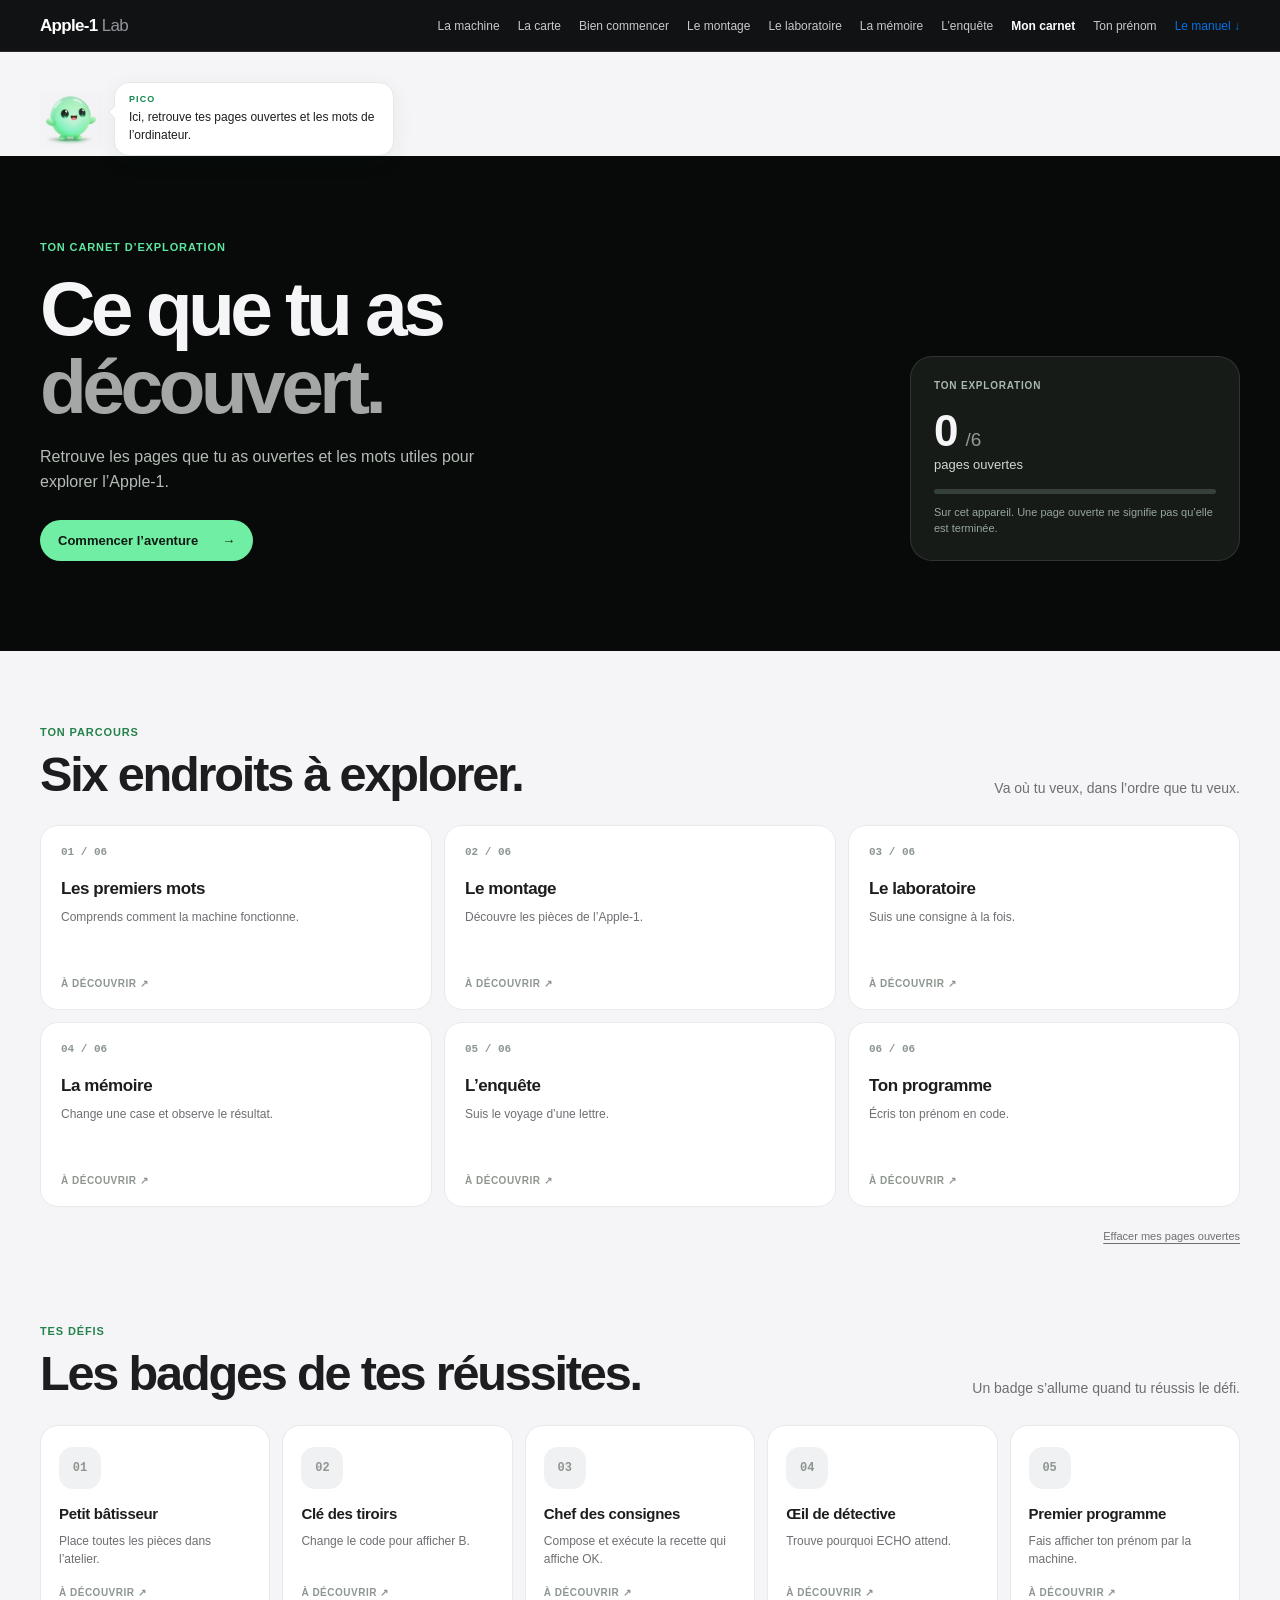
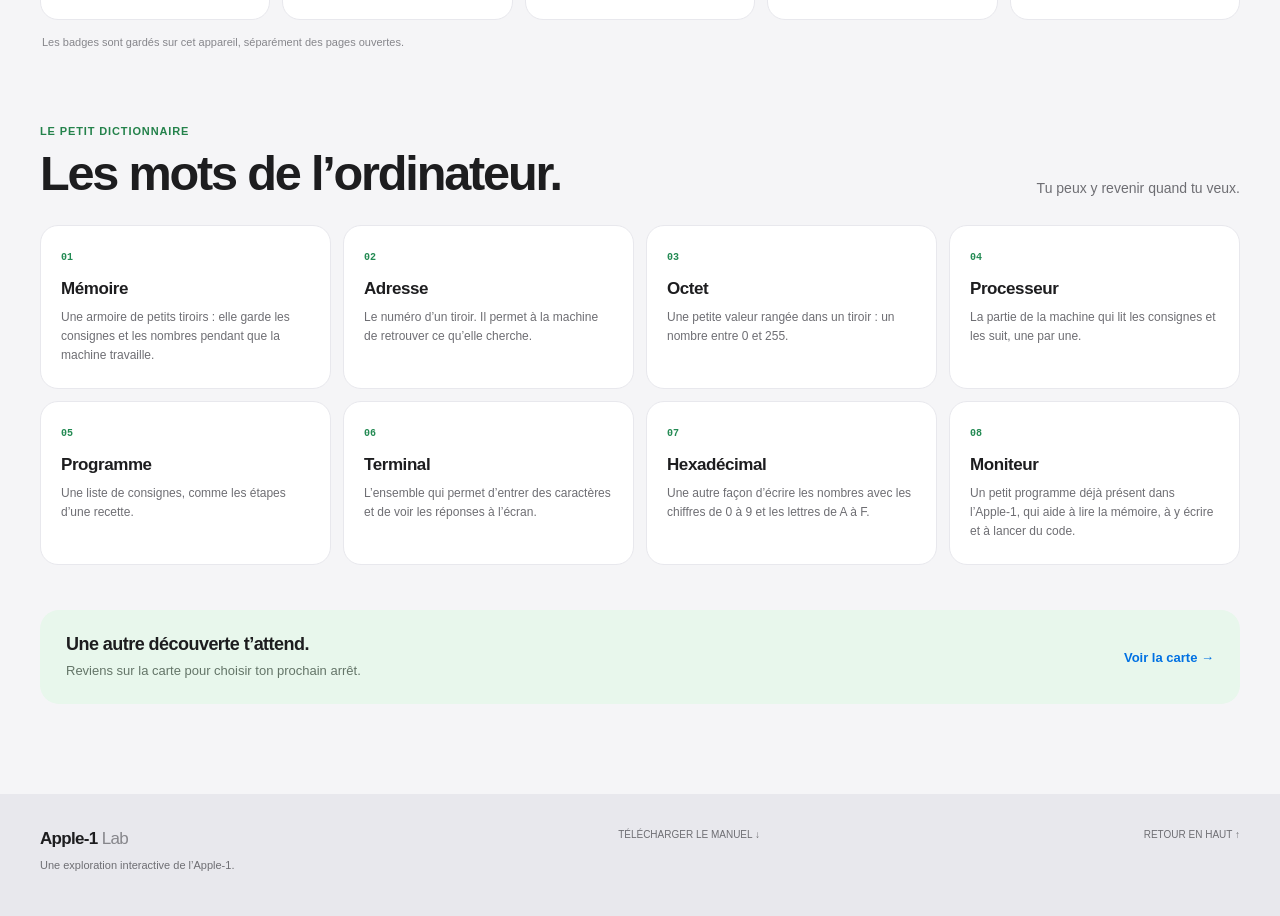
==== carnet.html @ b7d4179c "Update Site source" ====
<!doctype html>
<html lang="fr"><head><meta charset="utf-8"><meta name="viewport" content="width=device-width,initial-scale=1"><meta name="theme-color" content="#f5f5f7"><meta name="description" content="Retrouve les étapes de ton exploration et les mots de l’ordinateur."><title>Mon carnet — Apple-1 Lab</title><link rel="stylesheet" href="style.css"><link rel="stylesheet" href="adventure.css?v=7"><link rel="stylesheet" href="pico.css?v=7"><link rel="stylesheet" href="pico3d.css?v=3"><link rel="stylesheet" href="carnet.css"></head>
<body><header class="topbar"><a class="brand" href="index.html"><span>Apple-1 <b>Lab</b></span></a><nav aria-label="Navigation principale"><a href="index.html">La machine</a><a href="carte.html">La carte</a><a href="guide.html">Bien commencer</a><a href="montage.html">Le montage</a><a href="laboratoire.html">Le laboratoire</a><a href="memoire.html">La mémoire</a><a href="enquete.html">L’enquête</a><a href="carnet.html" aria-current="page">Mon carnet</a><a href="prenom.html">Ton prénom</a><a class="manual-link" href="apple1-manual.pdf" download>Le manuel ↓</a></nav></header>
<main id="top" class="notebook"><section class="notebook-hero"><div class="notebook-hero-inner"><div><p class="notebook-kicker">TON CARNET D’EXPLORATION</p><h1>Ce que tu as<br><span>découvert.</span></h1><p class="notebook-intro">Retrouve les pages que tu as ouvertes et les mots utiles pour explorer l’Apple‑1.</p><a class="notebook-resume" id="notebook-resume" href="guide.html">Commencer l’aventure <span aria-hidden="true">→</span></a></div><div class="notebook-progress" aria-live="polite"><span>TON EXPLORATION</span><strong id="notebook-count">0 <small>/ 6</small></strong><p id="notebook-count-label">pages ouvertes</p><div class="notebook-progress-track" aria-hidden="true"><i id="notebook-progress-bar"></i></div><small id="notebook-storage-note">Sur cet appareil. Une page ouverte ne signifie pas qu’elle est terminée.</small></div></div></section>
<section class="notebook-section" aria-labelledby="notebook-path-title"><div class="notebook-heading"><div><p class="notebook-eyebrow">TON PARCOURS</p><h2 id="notebook-path-title">Six endroits à explorer.</h2></div><p>Va où tu veux, dans l’ordre que tu veux.</p></div><div id="notebook-activities" class="notebook-activities"></div><div class="notebook-reset-row"><span id="notebook-reset-status" role="status" aria-live="polite"></span><button type="button" id="notebook-reset">Effacer mes pages ouvertes</button></div></section>
<section class="notebook-section notebook-badges" aria-labelledby="notebook-badges-title"><div class="notebook-heading"><div><p class="notebook-eyebrow">TES DÉFIS</p><h2 id="notebook-badges-title">Les badges de tes réussites.</h2></div><p>Un badge s’allume quand tu réussis le défi.</p></div><div id="notebook-badges" class="notebook-badges-grid"></div><p id="notebook-badges-note" class="notebook-badges-note">Les badges sont gardés sur cet appareil, séparément des pages ouvertes.</p></section><section class="notebook-section notebook-words" aria-labelledby="notebook-words-title"><div class="notebook-heading"><div><p class="notebook-eyebrow">LE PETIT DICTIONNAIRE</p><h2 id="notebook-words-title">Les mots de l’ordinateur.</h2></div><p>Tu peux y revenir quand tu veux.</p></div><div class="notebook-glossary"><article><span>01</span><h3>Mémoire</h3><p>Une armoire de petits tiroirs : elle garde les consignes et les nombres pendant que la machine travaille.</p></article><article><span>02</span><h3>Adresse</h3><p>Le numéro d’un tiroir. Il permet à la machine de retrouver ce qu’elle cherche.</p></article><article><span>03</span><h3>Octet</h3><p>Une petite valeur rangée dans un tiroir : un nombre entre 0 et 255.</p></article><article><span>04</span><h3>Processeur</h3><p>La partie de la machine qui lit les consignes et les suit, une par une.</p></article><article><span>05</span><h3>Programme</h3><p>Une liste de consignes, comme les étapes d’une recette.</p></article><article><span>06</span><h3>Terminal</h3><p>L’ensemble qui permet d’entrer des caractères et de voir les réponses à l’écran.</p></article><article><span>07</span><h3>Hexadécimal</h3><p>Une autre façon d’écrire les nombres avec les chiffres de 0 à 9 et les lettres de A à F.</p></article><article><span>08</span><h3>Moniteur</h3><p>Un petit programme déjà présent dans l’Apple‑1, qui aide à lire la mémoire, à y écrire et à lancer du code.</p></article></div></section><div class="notebook-end"><div><strong>Une autre découverte t’attend.</strong><p>Reviens sur la carte pour choisir ton prochain arrêt.</p></div><a href="carte.html">Voir la carte <span aria-hidden="true">→</span></a></div></main>
<footer><div class="wrap footer-inner"><div><div class="brand footer-brand"><span>Apple-1 <b>Lab</b></span></div><p>Une exploration interactive de l’Apple-1.</p></div><div><a href="apple1-manual.pdf" download>TÉLÉCHARGER LE MANUEL ↓</a></div><a href="#top">RETOUR EN HAUT ↑</a></div></footer><script type="module" src="carnet.js?v=3"></script><script type="module" src="experience.js?v=12"></script></body></html>
---- style.css ----
:root{color-scheme:light;--text:#1d1d1f;--muted:#6e6e73;--blue:#0071e3;--line:#d2d2d7;--page:#f5f5f7;--mono:ui-monospace,SFMono-Regular,Menlo,Monaco,Consolas,monospace;--sans:-apple-system,BlinkMacSystemFont,"SF Pro Display","Helvetica Neue",Arial,sans-serif}*{box-sizing:border-box}html{scroll-behavior:smooth;scroll-padding-top:65px}body{margin:0;background:var(--page);font-family:var(--sans);color:var(--text);-webkit-font-smoothing:antialiased}button,select,textarea{font:inherit}button{cursor:pointer}a{text-decoration:none;color:inherit}a:focus-visible,button:focus-visible,select:focus-visible,textarea:focus-visible{outline:3px solid #80bfff;outline-offset:3px}.wrap{max-width:1380px;width:calc(100% - 80px);margin:auto}.topbar{height:52px;padding:0 max(40px,calc((100vw - 1380px)/2));display:flex;align-items:center;justify-content:space-between;border-bottom:1px solid #d2d2d780;background:#fafafc;position:relative;z-index:5}.brand{font-weight:650;font-size:17px;letter-spacing:-.04em;white-space:nowrap}.brand b{color:#86868b;font-weight:500}.topbar nav{display:flex;align-items:center;gap:30px;font-size:12px;color:#515154}.topbar nav a:hover{color:var(--blue)}.topbar nav a:last-child{color:var(--blue)}.hero{width:calc(100% - 80px);max-width:1380px;margin:24px auto 0;min-height:425px;display:grid;grid-template-columns:minmax(260px,34%) minmax(0,66%);background:#fff;border-radius:26px;overflow:hidden}.hero-copy{padding:76px 0 60px 8%;align-self:center;z-index:2}.eyebrow{font-weight:600;font-size:11px;letter-spacing:.08em;color:#86868b}.eyebrow span{display:none}.hero h1,.intro h2,.components h2,.lab h2,.investigation h2{letter-spacing:-.055em;font-weight:650}.hero h1{font-size:clamp(47px,5.6vw,76px);line-height:1.02;margin:15px 0 18px}.hero h1 em,.components h2 em,.lab h2 em,.investigation h2 em{font-style:normal;color:#86868b}.hero-copy p{max-width:335px;font-size:16px;line-height:1.5;color:var(--muted);margin:0}.hero-actions{display:flex;align-items:flex-start;gap:17px;flex-wrap:wrap;margin-top:25px}.primary,.step-button{display:inline-flex;align-items:center;justify-content:center;gap:10px;border:0;border-radius:980px;background:var(--blue);color:white;padding:12px 19px;font-size:13px;font-weight:500}.primary:hover,.step-button:hover{background:#0077ed}.text-button{border:0;background:none;color:var(--blue);padding:11px 0;font-size:13px}.text-button:hover{text-decoration:underline}.text-button span{margin-left:3px}.hero-scene{min-width:0;min-height:425px;position:relative;background:radial-gradient(ellipse at 52% 49%,#fff 5%,#f5f5f7 70%)}#scene{position:absolute;inset:0}#scene canvas{display:block;width:100%;height:100%;cursor:grab}#scene canvas:active{cursor:grabbing}.scene-head,.scene-bottom{position:absolute;z-index:2;pointer-events:none;color:#86868b;font-size:10px;letter-spacing:.04em}.scene-head{top:25px;right:30px}.scene-bottom{bottom:24px;right:30px;font-size:11px;letter-spacing:0}.scene-loading{position:absolute;left:40%;top:48%;color:#86868b;font-size:12px}.scene-label,.hero-index,.topright{display:none}.section-line{display:flex;justify-content:space-between;gap:16px;padding:17px 0;border-top:1px solid var(--line);font-size:11px;letter-spacing:.055em;font-weight:600;color:#86868b}.lab{padding:50px 0 20px}.lab-intro{display:flex;align-items:end;justify-content:space-between;gap:20px;margin:20px 0 24px}.lab-intro h2,.components h2,.investigation h2{font-size:clamp(34px,3.3vw,52px);line-height:1.06;margin:0}.lab-intro p{font-size:15px;color:var(--muted);margin:0 0 3px}.workbench{background:white;border:1px solid #e8e8ed;border-radius:22px;overflow:hidden;box-shadow:0 12px 35px #00000008}.workbench-head{height:48px;display:flex;align-items:center;justify-content:space-between;padding:0 25px;border-bottom:1px solid #eeeef1;font-size:10px;letter-spacing:.055em;font-weight:600;color:#6e6e73}.workbench-head small{font-size:10px;color:#a1a1a6}.live-dot{display:inline-block;width:7px;height:7px;background:#34c759;border-radius:50%}.workbench-lights{display:flex;gap:6px}.workbench-lights i{width:7px;height:7px;border-radius:50%;background:#d2d2d7}.bench-grid{display:grid;grid-template-columns:1fr 1fr 1fr}.program-panel,.state-panel,.output-panel{padding:25px;min-width:0}.program-panel,.state-panel{border-right:1px solid #eeeef1}.panel-head,.memory-header{display:flex;justify-content:space-between;align-items:center;font-size:10px;font-weight:650;letter-spacing:.06em;color:#6e6e73;margin-bottom:22px}.panel-head span:last-child,.memory-header span:last-child{font-family:var(--mono);font-weight:400;letter-spacing:0;color:#a1a1a6}.program-panel label{display:block;font-size:12px;font-weight:600;margin:17px 0 8px}.program-panel label span{font-weight:400;color:#86868b}select,textarea{display:block;width:100%;background:#f5f5f7;border:1px solid #e2e2e7;border-radius:10px;padding:12px 13px;color:#1d1d1f;font-size:13px}textarea{font:12px/1.6 var(--mono);min-height:86px;resize:vertical}.demo-description{color:#86868b;font-size:12px;line-height:1.5;min-height:36px;margin:10px 0 0}.program-actions{display:flex;align-items:center;justify-content:space-between;margin-top:10px;gap:8px}.small-outline{background:#f5f5f7;border:0;border-radius:99px;color:#1d1d1f;padding:9px 14px;font-size:12px}.small-outline:hover,.round-button:hover{background:#e8e8ed}#load-message{color:#86868b;font-size:10px;text-align:right}.controls{display:flex;gap:8px;margin-top:21px}.step-button{flex:1;padding:12px 16px;font-size:13px}.step-button span{margin-left:auto}.round-button{width:41px;height:41px;border:0;border-radius:50%;background:#f5f5f7;color:#1d1d1f}.hint,.lab-disclaimer{font-size:11px;line-height:1.55;color:#86868b}.hint{margin:14px 0 0}.lab-disclaimer{margin:13px 2px}.registers{display:grid;grid-template-columns:repeat(3,1fr);gap:7px}.register{padding:11px 12px;border-radius:9px;background:#f5f5f7;border:1px solid transparent}.register.changed{background:#e9f4ff;border-color:#b4d8ff}.register span{display:block;color:#86868b;font:10px var(--mono);margin-bottom:6px}.register strong{font:600 14px var(--mono)}.explanation{margin-top:20px;padding:17px 0 0;border-top:1px solid #eeeef1;min-height:111px}.tiny-title,.trace>span,.output-explainer span{font-size:10px;font-weight:650;letter-spacing:.055em;color:#86868b}.instruction{font:600 13px var(--mono);color:#0071e3;margin:12px 0 8px}.instruction span{float:right;font:10px var(--mono);color:#a1a1a6}.explanation p,.output-explainer p{font-size:12px;line-height:1.6;color:#6e6e73;margin:0}.memory-header{margin:13px 0 9px}.memory{font:11px/1.85 var(--mono);color:#515154;word-spacing:2px}.memory .address{color:#a1a1a6}.memory .current{color:#0066cc;background:#dcefff;padding:2px 1px;border-radius:3px}.trace{border-top:1px solid #eeeef1;margin-top:18px;padding-top:14px}.trace div{font:10px/1.8 var(--mono);color:#6e6e73;margin-top:5px;max-height:66px;overflow:auto}.crt-shell{background:#d4d4d8;border-radius:18px;padding:12px;box-shadow:inset 0 1px 2px #ffffffa0,0 10px 24px #0000000c}.crt{position:relative;aspect-ratio:4/3;overflow:hidden;background:radial-gradient(ellipse at center,#1a3329,#0c1611 75%);border:7px solid #303332;border-radius:12px;box-shadow:inset 0 0 20px #0009;color:#b6ecb4;padding:12px}.crt:after{content:'';position:absolute;inset:0;pointer-events:none;background:repeating-linear-gradient(transparent 0 2px,#0002 3px 4px)}.crt pre{font:clamp(7px,.75vw,11px)/1.35 var(--mono);margin:0;white-space:pre-wrap;word-break:break-all;text-shadow:0 0 6px #b5ffae}.cursor{font-size:12px;animation:blink 1s steps(2) infinite}@keyframes blink{50%{opacity:0}}.terminal-note{display:flex;justify-content:space-between;margin-top:11px;font-size:9px;color:#a1a1a6;letter-spacing:.05em}.output-explainer{border-top:1px solid #eeeef1;margin-top:22px;padding-top:17px}.output-explainer p{margin-top:9px}.components{padding:85px 0 65px}.components-grid{display:grid;grid-template-columns:1fr 1fr 1fr;gap:5%;padding-top:35px}.component-lead p{font-size:15px;line-height:1.5;color:#86868b;max-width:265px;margin:17px 0 0}.component-tabs{display:flex;flex-direction:column}.component-tab{border:0;border-bottom:1px solid #d2d2d7;text-align:left;background:transparent;color:#a1a1a6;padding:17px 5px;display:flex;gap:13px;font-size:11px}.component-tab span{flex:1;font-size:15px;color:#515154;font-weight:500}.component-tab.active,.component-tab.active span{color:#0071e3}.component-tab:hover span{color:#0071e3}.component-detail{position:relative;background:white;border-radius:20px;padding:25px 27px 55px;min-height:280px}.detail-kicker,.detail-foot{font-size:10px;letter-spacing:.05em;color:#86868b;font-weight:600}.detail-symbol{font-size:43px;color:#a1a1a6;margin:20px 0 12px}.component-detail h3{font-size:25px;letter-spacing:-.04em;margin:0}.component-detail p{font-size:13px;line-height:1.6;color:#6e6e73;margin:12px 0}.detail-foot{position:absolute;bottom:24px}.investigation{padding:35px 0 100px}.investigation-grid{display:grid;grid-template-columns:1fr 1fr;gap:9%;padding-top:40px}.investigation-grid>div>p{font-size:15px;line-height:1.6;color:#6e6e73;max-width:460px;margin:22px 0}.investigation .eyebrow{margin-bottom:18px}.investigation-fact{border-left:2px solid #0071e3;padding-left:18px;margin-top:28px}.investigation-fact span{font-size:10px;font-weight:600;letter-spacing:.05em;color:#86868b}.investigation-fact p{font-size:13px;line-height:1.6;color:#515154;margin:8px 0}.investigation-grid>div>p.source{font-size:11px;color:#86868b}.code-card{background:#fff;border-radius:20px;align-self:center;padding:28px;box-shadow:0 12px 30px #00000008}.code-header,.code-footer{display:flex;justify-content:space-between;color:#86868b;font:10px var(--mono)}.code-header{padding-bottom:20px;border-bottom:1px solid #ededf0}.code-line{display:grid;grid-template-columns:50px 1fr 1.5fr;gap:10px;padding:20px 0;border-bottom:1px solid #ededf0;font:12px var(--mono)}.code-line span{color:#a1a1a6}.code-line b{color:#0071e3;font-weight:500}.code-line i{font-style:normal;color:#6e6e73;font-family:var(--sans)}.code-footer{padding-top:20px;font-size:9px}.code-footer span{color:#0071e3}footer{background:#e8e8ed;padding:35px 0;color:#6e6e73}.footer-inner{display:flex;justify-content:space-between;gap:20px;align-items:start}.footer-brand{color:#1d1d1f}.footer-inner p{font-size:11px;margin:10px 0}.footer-inner>div:nth-child(2),.footer-inner>a{font-size:10px;color:#6e6e73}.footer-inner a:hover{color:#0071e3}@media(max-width:1000px){.bench-grid{grid-template-columns:1fr 1fr}.state-panel{border-right:0}.output-panel{border-top:1px solid #eeeef1;grid-column:1/-1;display:grid;grid-template-columns:minmax(200px,320px) 1fr;gap:0 25px}.output-panel .panel-head{grid-column:1/-1}.output-panel .terminal-note{grid-column:1}.output-explainer{grid-row:2;margin:0}.hero-copy{padding-left:8%}.hero-actions{gap:6px;flex-direction:column}.components-grid{gap:3%}}@media(max-width:700px){.wrap,.hero{width:calc(100% - 28px)}.topbar{height:50px;padding:0 16px}.brand{font-size:15px}.topbar nav{gap:14px;font-size:11px}.topbar nav a:first-child,.topbar nav a:nth-child(3){display:none}.hero{margin-top:14px;display:flex;flex-direction:column;min-height:0;border-radius:20px}.hero-copy{padding:38px 24px 5px}.hero h1{font-size:49px;margin:12px 0}.hero-copy p{font-size:14px;max-width:330px}.hero-actions{flex-direction:row;align-items:center;margin-top:18px}.hero-scene{min-height:300px}.scene-head{top:8px;right:16px;font-size:9px}.scene-bottom{bottom:15px;right:16px;font-size:10px}.lab{padding-top:35px}.lab-intro{display:block;margin:16px 0 20px}.lab-intro h2,.components h2,.investigation h2{font-size:36px}.lab-intro p{font-size:13px;margin-top:10px}.workbench{border-radius:18px}.workbench-head{padding:0 17px}.workbench-head small{display:none}.bench-grid{grid-template-columns:1fr}.program-panel,.state-panel,.output-panel{border-right:0;border-bottom:1px solid #eeeef1;padding:22px}.output-panel{grid-column:auto;display:block;border-top:0;border-bottom:0}.crt-shell{max-width:350px}.output-explainer{margin-top:20px}.components{padding:65px 0 40px}.components-grid{grid-template-columns:1fr;gap:25px;padding-top:25px}.component-detail{min-height:240px}.investigation{padding:30px 0 70px}.investigation-grid{grid-template-columns:1fr;gap:20px;padding-top:28px}.code-line{grid-template-columns:42px 1fr;gap:7px}.code-line i{grid-column:2}.footer-inner{flex-wrap:wrap}.footer-inner>div:first-child{width:100%}}
.scene-info{position:absolute;z-index:3;left:24px;bottom:24px;max-width:260px;padding:17px 19px;background:#ffffffed;border:1px solid #ffffff;border-radius:16px;box-shadow:0 10px 35px #00000014;backdrop-filter:blur(20px)}.scene-info[hidden],.scene-overview[hidden]{display:none}.scene-info-kicker{font-size:9px;font-weight:650;letter-spacing:.07em;color:#86868b;margin-bottom:7px}.scene-info strong{display:block;font-size:17px;letter-spacing:-.03em}.scene-info p{font-size:12px;line-height:1.5;color:#6e6e73;margin:7px 0 0}.scene-overview{position:absolute;z-index:4;top:18px;left:20px;border:1px solid #e2e2e7;background:#ffffffdf;backdrop-filter:blur(14px);border-radius:99px;padding:10px 14px;font-size:12px;color:#1d1d1f}.scene-overview:hover{background:white}.hero-scene:has(.scene-info:not([hidden])) .scene-bottom{display:none}@media(max-width:700px){.scene-info{left:12px;bottom:12px;max-width:210px;padding:12px 14px}.scene-info p{font-size:11px}.scene-overview{top:10px;left:10px}}

/* Component callout and its projected 3D anchor. */
.scene-pointer{position:absolute;z-index:2;inset:0;width:100%;height:100%;overflow:visible;pointer-events:none}
.scene-pointer[hidden],.scene-marker[hidden]{display:none}
#scene-pointer-shadow{stroke:#fff;stroke-width:4;stroke-linecap:round;opacity:.9}
#scene-pointer-line{stroke:#0071e3;stroke-width:1.5;stroke-linecap:round}
.scene-marker{position:absolute;z-index:3;width:13px;height:13px;border:3px solid #fff;border-radius:50%;background:#0071e3;box-shadow:0 0 0 1px #0071e3,0 2px 8px #0066cc80;transform:translate(-50%,-50%);pointer-events:none}
.scene-marker:after{content:"";position:absolute;inset:-9px;border:1px solid #0071e3;border-radius:50%;animation:marker-pulse 2.1s ease-out infinite}
@keyframes marker-pulse{0%{transform:scale(.5);opacity:.7}80%,100%{transform:scale(1.25);opacity:0}}
.scene-info{width:min(280px,calc(100% - 48px));max-width:none}
.scene-info-header{display:flex;justify-content:space-between;align-items:center;gap:12px;margin-bottom:7px}
.scene-info-kicker{margin-bottom:0}.component-count{font:10px var(--mono);color:#a1a1a6;white-space:nowrap}
.component-navigation{display:flex;justify-content:space-between;gap:8px;margin-top:15px;padding-top:12px;border-top:1px solid #e8e8ed}
.component-navigation button{padding:4px 0;border:0;background:none;color:#0071e3;font-size:12px;font-weight:500}
.component-navigation button:hover{text-decoration:underline}
.component-navigation button span{font-size:15px;line-height:0}
.component-navigation button:first-child span{margin-right:3px}.component-navigation button:last-child span{margin-left:3px}
@media(max-width:700px){.scene-info{width:min(245px,calc(100% - 24px));max-width:none}.component-navigation{margin-top:10px;padding-top:9px}.component-navigation button{font-size:11px}}
@media(prefers-reduced-motion:reduce){.scene-marker:after{animation:none}}

/* A plain-language guide to the path of an instruction. */
.simple-flow{background:#fff;border:1px solid #e8e8ed;border-radius:22px;padding:27px;margin-bottom:20px;box-shadow:0 12px 35px #00000008}
.flow-heading{display:flex;align-items:end;justify-content:space-between;gap:22px;margin-bottom:22px}
.flow-kicker{font-size:10px;letter-spacing:.06em;font-weight:650;color:#86868b}
.flow-heading h3{font-size:24px;line-height:1.15;letter-spacing:-.04em;margin:8px 0 0}
.flow-heading>p{max-width:360px;color:#6e6e73;font-size:13px;line-height:1.5;margin:0}
.flow-steps{display:grid;grid-template-columns:minmax(0,1fr) 27px minmax(0,1fr) 27px minmax(0,1fr);align-items:stretch}
.flow-step{display:flex;gap:13px;min-width:0;padding:17px 16px;background:#f5f5f7;border:1px solid transparent;border-radius:14px;transition:background .2s,border-color .2s,box-shadow .2s}
.flow-step.is-active{background:#edf6ff;border-color:#b8dbff;box-shadow:0 0 0 3px #e7f3ff}
.flow-icon{width:35px;height:35px;flex:none;display:grid;place-items:center;background:#fff;border-radius:11px;color:#0071e3;font-size:21px;font-weight:600}
.flow-step-text{min-width:0}.flow-step-text>span{display:block;color:#86868b;font:10px var(--mono);margin-bottom:4px}.flow-step-text strong{display:block;color:#1d1d1f;font-size:15px;letter-spacing:-.02em}.flow-step-text p{color:#6e6e73;font-size:12px;line-height:1.45;margin:6px 0 9px}.flow-step-text small{display:block;color:#0071e3;font-size:11px;line-height:1.4;overflow-wrap:anywhere}
.flow-arrow{display:grid;place-items:center;color:#b0b0b7;font-size:18px}.flow-explanation{display:flex;align-items:flex-start;gap:10px;margin-top:19px;color:#1d1d1f}.flow-explanation-icon{color:#0071e3;font-size:17px;line-height:1.2}.flow-explanation p{font-size:13px;line-height:1.5;margin:0}
@media(max-width:900px){.flow-steps{grid-template-columns:1fr;gap:5px}.flow-arrow{height:17px;transform:rotate(90deg)}.flow-step{padding:14px}.flow-step-text p{margin:4px 0}}
@media(max-width:700px){.simple-flow{padding:21px;border-radius:18px}.flow-heading{display:block;margin-bottom:17px}.flow-heading h3{font-size:22px}.flow-heading>p{font-size:12px;margin-top:9px}}
@media(prefers-reduced-motion:reduce){.flow-step{transition:none}}
.flow-actions{display:flex;align-items:center;gap:14px;margin-top:17px;padding-left:26px}.flow-actions button{display:inline-flex;align-items:center;gap:12px;border:0;border-radius:999px;background:#0071e3;color:#fff;font-size:13px;font-weight:600;padding:11px 17px}.flow-actions button:hover{background:#0077ed}.flow-actions button:disabled{opacity:.5;cursor:not-allowed}.flow-actions button span{font-size:16px;line-height:1}.flow-actions>span{font-size:11px;color:#86868b}

/* A visible link between the explanatory card and the selected component. */
#scene-pointer-shadow{stroke-width:6;opacity:.98}
#scene-pointer-line{stroke:#0071e3;stroke-width:2.4;opacity:1}
.scene-marker{width:17px;height:17px;border-width:3px;box-shadow:0 0 0 2px #0071e3,0 3px 12px #0066ccaa}
.scene-connector-anchor{position:absolute;right:0;top:50%;width:11px;height:11px;border-radius:50%;background:#0071e3;border:2px solid #fff;box-shadow:0 0 0 1px #0071e3;transform:translate(50%,-50%);pointer-events:none}

/* Follow one character through the Woz monitor. */
.echo-intro{display:grid;grid-template-columns:1fr 1fr;gap:9%;align-items:end;padding:40px 0 30px}.echo-intro h2{font-size:clamp(34px,3.3vw,52px);line-height:1.06;margin:16px 0 0;letter-spacing:-.055em}.echo-intro>p{font-size:15px;line-height:1.6;color:#6e6e73;max-width:430px;margin:0 0 3px}.echo-intro>p strong{color:#1d1d1f}
.echo-story{list-style:none;padding:0;margin:0;display:grid;grid-template-columns:repeat(4,minmax(0,1fr));gap:12px}.echo-story li{background:#fff;border:1px solid #e8e8ed;border-radius:18px;overflow:hidden;min-width:0}.story-art{height:150px;background:#f4f7fb;position:relative;display:flex;align-items:center;justify-content:center;overflow:hidden}.story-copy{padding:20px 20px 24px}.story-copy>span{color:#86868b;font-size:10px;font-weight:650;letter-spacing:.05em}.story-copy h3{font-size:18px;line-height:1.18;letter-spacing:-.03em;margin:9px 0}.story-copy p{font-size:13px;line-height:1.55;color:#6e6e73;margin:0}.story-hold{background:#f2f7ff}.story-letter{z-index:1;background:#fff;color:#0071e3;box-shadow:0 8px 24px #005ab329;border-radius:13px;width:58px;height:58px;display:grid;place-items:center;font-size:34px;font-weight:700;transform:rotate(-8deg) translate(-4px,-10px)}.story-hand{position:absolute;left:50%;top:50%;font-size:48px;transform:translate(13px,0) rotate(-17deg)}.story-wait{background:#eef9f3}.story-signal{background:#36463e;border-radius:16px;padding:9px;display:grid;gap:7px;box-shadow:0 8px 16px #21382a22}.story-signal i{height:13px;width:13px;background:#83958a;border-radius:50%}.story-signal i:last-child{background:#43d47b;box-shadow:0 0 14px #38d978}.story-spark{font-size:26px;color:#34b968;margin-left:14px}.story-send{background:#f2f5f4}.story-screen{background:#162c20;color:#a5e2aa;font:30px var(--mono);width:98px;height:75px;border:8px solid #c6c9c7;border-radius:13px;display:flex;align-items:center;justify-content:center;box-shadow:0 8px 18px #1b2a2017}.story-screen span{font-size:17px;align-self:center}.story-return{background:#f5f2ff}.story-return span{height:70px;width:70px;border-radius:24px;background:#fff;display:grid;place-items:center;color:#7664d2;font-size:52px;box-shadow:0 8px 20px #5949b320}
.curious-code{background:#fff;border:1px solid #e8e8ed;border-radius:16px;margin-top:18px;overflow:hidden}.curious-code summary{display:flex;align-items:center;justify-content:space-between;gap:15px;padding:18px 22px;list-style:none;cursor:pointer;font-size:15px;font-weight:600}.curious-code summary::-webkit-details-marker{display:none}.curious-code summary:hover{color:#0071e3}.curious-code summary:focus-visible{outline:3px solid #80bfff;outline-offset:-4px}.curious-code summary small{font-size:13px;color:#86868b;font-weight:400}.curious-plus{font-size:23px;font-weight:400;color:#0071e3;transition:transform .2s}.curious-code[open] .curious-plus{transform:rotate(45deg)}.curious-inner{border-top:1px solid #eeeef1;padding:20px 22px 22px}.curious-inner>p{font-size:13px;color:#6e6e73;margin:0 0 14px;line-height:1.5}.curious-inner .code-card{box-shadow:none;padding:4px 0;max-width:690px}.curious-inner .code-line{padding:14px 0}.curious-inner>p.curious-source{font-size:11px;color:#86868b;margin:14px 0 0}
@media(max-width:900px){.echo-story{grid-template-columns:repeat(2,minmax(0,1fr))}}
@media(max-width:700px){.echo-intro{grid-template-columns:1fr;gap:17px;padding:28px 0 22px}.echo-intro h2{font-size:36px}.echo-intro>p{font-size:13px}.echo-story{gap:9px}.story-art{height:118px}.story-copy{padding:15px}.story-copy h3{font-size:16px}.story-copy p{font-size:12px}.curious-code summary{padding:16px}.curious-inner{padding:16px}.curious-inner .code-line{grid-template-columns:42px 1fr;gap:7px}.curious-inner .code-line i{grid-column:2}}
@media(max-width:370px){.echo-story{grid-template-columns:1fr}.story-art{height:110px}}
@media(prefers-reduced-motion:reduce){.curious-plus{transition:none}}
.detective-quiz{display:grid;grid-template-columns:1fr 1.15fr;gap:30px;background:#edf5ff;border:1px solid #deedff;border-radius:18px;padding:24px;margin-top:14px}.detective-question>span{font-size:10px;font-weight:700;letter-spacing:.05em;color:#0071e3}.detective-question h3{max-width:360px;font-size:21px;letter-spacing:-.035em;line-height:1.2;margin:9px 0}.detective-question p{font-size:12px;line-height:1.5;color:#6e6e73;margin:0}.detective-options{display:grid;gap:7px;align-content:start}.detective-options details{background:#fff;border-radius:11px;overflow:hidden}.detective-options summary{display:flex;justify-content:space-between;gap:10px;padding:12px 14px;list-style:none;cursor:pointer;font-size:12px;font-weight:550;line-height:1.4}.detective-options summary::-webkit-details-marker{display:none}.detective-options summary:hover{color:#0071e3}.detective-options summary:focus-visible{outline:3px solid #80bfff;outline-offset:-3px}.detective-options summary span{color:#0071e3;flex:none}.detective-options details p{border-top:1px solid #edf0f3;padding:10px 14px 12px;margin:0;color:#515154;font-size:12px;line-height:1.5}
@media(max-width:700px){.detective-quiz{grid-template-columns:1fr;gap:17px;padding:19px}.detective-question h3{font-size:19px}.topbar nav{gap:10px}.topbar nav a:nth-child(4){display:none}}

/* Restrained, geometric illustrations: the shapes illustrate the machine. */
.flow-icon{position:relative;display:flex;align-items:center;justify-content:center;font-size:0;color:transparent}
.flow-icon-memory{display:grid;grid-template-columns:repeat(2,6px);grid-auto-rows:6px;gap:3px;align-content:center;justify-content:center}
.flow-icon-memory i{display:block;width:6px;height:6px;border:1.4px solid #0071e3;border-radius:1px}
.flow-icon-cpu i{display:block;width:14px;height:14px;border:1.5px solid #0071e3;border-radius:2px;position:relative}
.flow-icon-cpu i:before,.flow-icon-cpu i:after{content:"";position:absolute;left:3px;right:3px;height:2px;border-left:1px solid #0071e3;border-right:1px solid #0071e3}
.flow-icon-cpu i:before{top:-4px}.flow-icon-cpu i:after{bottom:-4px}
.flow-icon-result i{display:block;width:18px;height:14px;border:1.5px solid #0071e3;border-radius:3px;position:relative}
.flow-icon-result i:after{content:"";position:absolute;left:4px;top:3px;width:5px;height:1.5px;background:#0071e3;box-shadow:0 3px 0 #0071e3}
.flow-explanation-icon{display:block;width:14px;height:14px;flex:none;background:#e5f2ff;border:3px solid #0071e3;border-radius:50%;margin-top:2px}
.detail-symbol{font-size:0;width:45px;height:32px;border:2px solid #8e99a1;border-radius:4px;position:relative;margin:29px 0 18px}
.detail-symbol:before,.detail-symbol:after{content:"";position:absolute;left:5px;right:5px;height:4px;background:repeating-linear-gradient(90deg,#8e99a1 0 2px,transparent 2px 6px)}
.detail-symbol:before{top:-6px}.detail-symbol:after{bottom:-6px}
.story-register{width:111px;min-height:79px;background:#fff;border:1px solid #d9e7f5;border-radius:13px;box-shadow:0 8px 24px #005ab319;display:flex;flex-direction:column;align-items:center;justify-content:center;gap:5px}
.story-register small{font:600 8px var(--mono);letter-spacing:.04em;color:#899ba9}.story-register b{font-size:29px;line-height:1;font-weight:650;color:#0071e3}
.story-ready{font:600 9px var(--mono);letter-spacing:.04em;color:#16854d;margin-left:13px}

/* Shared navigation across the five activities. */
.topbar{gap:28px}.topbar nav{gap:clamp(12px,2vw,28px)}.topbar nav a{white-space:nowrap}.topbar nav a[aria-current="page"]{color:#1d1d1f;font-weight:650}.topbar nav .manual-link{color:#0071e3}.page-content{min-height:calc(100vh - 170px)}.visually-hidden{position:absolute!important;width:1px;height:1px;padding:0;margin:-1px;overflow:hidden;clip:rect(0,0,0,0);white-space:nowrap;border:0}
@media(max-width:900px){.topbar{height:auto;min-height:54px;align-items:flex-start;flex-direction:column;gap:0;padding:0 20px}.topbar .brand{padding:14px 0 7px}.topbar nav{width:100%;max-width:100%;overflow-x:auto;overscroll-behavior-x:contain;scrollbar-width:thin;gap:20px;padding:5px 0 13px}.topbar nav a,.topbar nav a:first-child,.topbar nav a:nth-child(3),.topbar nav a:nth-child(4){display:block;flex:none}.topbar nav a[aria-current="page"]{color:#0071e3}.topbar nav::-webkit-scrollbar{height:3px}.topbar nav::-webkit-scrollbar-thumb{background:#c9c9ce;border-radius:3px}}
@media(max-width:700px){.topbar{padding:0 16px}.topbar nav{gap:18px;font-size:12px}}
---- adventure.css ----
/* An inviting first step; the detailed workbenches keep their familiar layout. */
.topbar{background:#111214;color:#f5f5f7;border-color:#ffffff1a}.topbar .brand,.topbar nav a[aria-current="page"]{color:#fff}.topbar .brand b{color:#92949a}.topbar nav a{color:#c8c8cd}.topbar nav .manual-link{color:#8ebeff}.topbar nav a:hover{color:#fff}.story-hero{background:#060708;color:#f6f7f8;text-align:center;padding:76px 20px 70px;overflow:hidden}.story-eyebrow{font-size:12px;font-weight:700;letter-spacing:.04em;color:#5df5a3}.story-hero h1{font-size:clamp(48px,7.7vw,100px);line-height:.98;letter-spacing:-.07em;margin:18px auto 20px;max-width:940px;font-weight:700}.story-lead{color:#a8a9ae;font-size:clamp(15px,1.6vw,19px);line-height:1.5;max-width:590px;margin:0 auto}.story-actions{display:flex;justify-content:center;align-items:center;gap:18px;flex-wrap:wrap;margin:25px 0 46px}.story-actions a:first-child{display:inline-flex;border-radius:999px;background:#0071e3;color:#fff;padding:13px 21px;font-size:14px;font-weight:600}.story-actions a:first-child:hover{background:#1683ed}.story-actions a:last-child{font-size:14px;color:#8fc7ff}.story-terminal{width:min(650px,94%);margin:0 auto;padding:20px 21px 18px;background:linear-gradient(#e9e0cd,#c9c1ad);border-radius:28px;box-shadow:0 24px 75px #000,inset 0 1px 2px #fff;position:relative}.intro-screen{position:relative;min-height:260px;overflow:hidden;text-align:left;border:10px solid #252725;border-radius:19px;background:radial-gradient(ellipse at 50% 40%,#103221,#06170f 70%,#030b07);box-shadow:inset 0 0 40px #0009}.intro-screen:after{content:'';position:absolute;inset:0;background:repeating-linear-gradient(transparent 0 3px,#0002 4px 5px);pointer-events:none}.terminal-text{position:relative;z-index:1;max-width:75%;margin:37px 0 35px 9%;white-space:pre-line;font:600 clamp(13px,2vw,19px)/1.65 ui-monospace,SFMono-Regular,monospace;color:#74f9a6;text-shadow:0 0 12px #2dff87a0}.terminal-cursor{display:inline-block;width:11px;height:19px;background:#77f8a8;vertical-align:middle;animation:terminal-blink 1.1s steps(2) infinite}.story-pico{position:absolute;right:6%;bottom:14%;z-index:2}.terminal-led{position:absolute;right:38px;bottom:7px;width:7px;height:7px;background:#4cf892;border-radius:50%;box-shadow:0 0 10px #38ff88}.story-caption{margin:23px 0 0;color:#999ca1;font-size:12px}.story-caption span{padding:0 8px;color:#51545a}.story-board-head{width:min(1380px,calc(100% - 80px));margin:90px auto 0}.story-board-head .section-line{border-color:#d2d2d7}.story-board-head h2{font-size:clamp(34px,4vw,58px);line-height:1.06;letter-spacing:-.055em;margin:30px 0 8px}.story-board-head p{font-size:15px;line-height:1.55;color:#6e6e73;max-width:600px;margin:0}.hero{margin-top:24px}.components{padding-top:65px}.page-pico{max-width:1380px;width:calc(100% - 80px);margin:30px auto 0}.page-pico:empty{display:none}.page-pico+main .lab{padding-top:28px}@keyframes terminal-blink{50%{opacity:0}}@media(max-width:700px){.story-hero{padding:56px 16px 55px}.story-hero h1{font-size:52px}.story-actions{margin-bottom:35px}.story-terminal{width:100%;padding:13px 13px 15px;border-radius:20px}.intro-screen{min-height:210px;border-width:7px}.terminal-text{margin-top:28px;max-width:75%;font-size:12px}.story-caption{font-size:11px}.story-board-head,.page-pico{width:calc(100% - 28px)}.story-board-head{margin-top:65px}.story-board-head h2{margin-top:22px}.page-pico{margin-top:22px}}@media(prefers-reduced-motion:reduce){.terminal-cursor{animation:none}}
.hero-copy h2{font-size:clamp(42px,4.5vw,66px);line-height:1.02;letter-spacing:-.055em;margin:15px 0 18px}.hero-copy h2 em{font-style:normal;color:#86868b}
.flow-preview{display:flex;align-items:center;gap:16px;margin:20px 0 0;padding:14px 16px;border-radius:15px;background:#f5f5f7}.flow-preview>span{flex:1;font-size:10px;letter-spacing:.06em;color:#6e6e73;font-weight:700}.flow-preview-screen{min-width:150px;min-height:53px;padding:12px 14px;background:#0b1d12;border:4px solid #d4d7cf;border-radius:10px;color:#9ff6b2;font:600 15px/1.3 ui-monospace,monospace;display:flex;align-items:flex-start;box-shadow:inset 0 0 12px #0009}.flow-preview-screen pre{font:inherit;margin:0;white-space:pre-wrap;word-break:break-all}.flow-preview-screen span{animation:terminal-blink 1s steps(2) infinite}.code-reveal{margin-top:18px;background:#fff;border:1px solid #e8e8ed;border-radius:20px;overflow:hidden}.code-reveal>summary{display:flex;justify-content:space-between;align-items:center;gap:20px;cursor:pointer;list-style:none;padding:21px 24px;color:#1d1d1f;font-size:15px;font-weight:650}.code-reveal>summary::-webkit-details-marker{display:none}.code-reveal>summary span:last-child{font-size:24px;line-height:1;color:#0071e3}.code-reveal[open]>summary span:last-child{transform:rotate(45deg)}.code-reveal-help{margin:0;padding:0 24px 18px;color:#6e6e73;font-size:13px;line-height:1.5}.code-reveal .workbench{border-left:0;border-right:0;border-bottom:0;border-radius:0;box-shadow:none}@media(max-width:500px){.flow-preview{align-items:flex-start;flex-direction:column}.flow-preview-screen{width:100%}}@media(prefers-reduced-motion:reduce){.flow-preview-screen span{animation:none}}
/* Keep Pico visible in the first screen on typical laptop displays. */
@media (min-width:701px) and (max-height:850px){.story-hero{padding-top:43px;padding-bottom:48px}.story-hero h1{font-size:clamp(55px,6.2vw,76px);margin:11px auto 13px}.story-lead{font-size:16px}.story-actions{margin:19px 0 24px}.intro-screen{min-height:200px}.terminal-text{margin-top:22px;margin-bottom:20px}.story-caption{margin-top:16px}}
@media(min-width:901px) and (max-width:1240px){.topbar{gap:18px}.topbar nav{overflow-x:auto;gap:18px;padding:10px 0;scrollbar-width:thin}.topbar nav a{flex:none}}
.pico-actions{display:flex;align-items:center;justify-content:center;flex-wrap:wrap;gap:7px;margin:20px auto 0;max-width:680px}.pico-actions[hidden]{display:none}.pico-actions>span{color:#8fa799;font-size:9px;font-weight:700;letter-spacing:.08em;margin-right:5px}.pico-actions button{border:1px solid #ffffff30;border-radius:99px;background:#ffffff0c;color:#e9f5ed;padding:8px 12px;font-size:12px;cursor:pointer}.pico-actions button:hover,.pico-actions button:focus-visible{background:#ffffff20;border-color:#8cdda8}.pico-actions button:focus-visible{outline:2px solid #81e9a3;outline-offset:2px}@media(max-width:600px){.pico-actions{gap:6px}.pico-actions>span{width:100%;margin:0 0 3px}.pico-actions button{font-size:11px;padding:7px 10px}}
.story-pico .pico--hero{--pico-size:180px}@media(max-width:600px){.story-pico .pico--hero{--pico-size:138px}}
@media (min-width:701px) and (max-height:850px){.story-pico .pico--hero{--pico-size:145px}}
@media(min-width:901px) and (max-width:1500px){.topbar nav{overflow-x:auto;gap:18px;padding:10px 0;scrollbar-width:thin}.topbar nav a{flex:none}}
---- pico.css ----
/* The still preview uses the current Pico design while the 3D model loads. */
.pico{--pico-size:132px;display:flex;align-items:center;gap:20px;min-width:0;color:#f5fff8;font-family:-apple-system,BlinkMacSystemFont,"SF Pro Display","Helvetica Neue",Arial,sans-serif}
.pico--compact{--pico-size:62px;gap:12px}
.pico__figure{position:relative;flex:none;width:var(--pico-size);height:calc(var(--pico-size) * 1.08);display:grid;place-items:center}
.pico__poster{visibility:hidden;position:absolute;inset:0;width:100%;height:100%;object-fit:contain;mix-blend-mode:screen;pointer-events:none}
.pico--compact .pico__poster{mix-blend-mode:multiply}
.pico__bubble{position:relative;max-width:280px;padding:16px 19px;border:1px solid #ffffff22;border-radius:19px;background:#ffffff10;backdrop-filter:blur(14px)}
.pico__bubble[hidden]{display:none}.pico__bubble:before{content:"";position:absolute;left:-5px;top:24px;width:9px;height:9px;border-left:1px solid #ffffff22;border-bottom:1px solid #ffffff22;background:#20372d;transform:rotate(45deg)}
.pico__label{display:block;color:#73ffa5;font-size:10px;letter-spacing:.12em;font-weight:700}.pico__message{margin:7px 0 0;color:inherit;font-size:14px;line-height:1.5;font-weight:500}
.pico--compact .pico__bubble{padding:11px 14px;border-radius:15px}.pico--compact .pico__label{font-size:9px}.pico--compact .pico__message{font-size:12px;margin-top:4px}
@media(max-width:600px){.pico{--pico-size:108px;gap:12px}.pico--compact{--pico-size:56px}.pico__bubble{padding:13px 15px}.pico__message{font-size:13px}}
.pico--compact{color:#1d1d1f}
.pico--compact .pico__bubble{background:#fff;border-color:#e4e9e5;box-shadow:0 6px 22px #142d1a10}
.pico--compact .pico__bubble:before{background:#fff;border-color:#e4e9e5}
.pico--compact .pico__label{color:#148850}

/* Avoid a change of face while the exact 3D model is loading. */
.pico__loading{display:flex;gap:5px;align-items:center;justify-content:center}.pico__loading span{width:6px;height:6px;border-radius:50%;background:#65e99a;animation:pico-loading 1.2s ease-in-out infinite}.pico__loading span:nth-child(2){animation-delay:.15s}.pico__loading span:nth-child(3){animation-delay:.3s}@keyframes pico-loading{0%,100%{opacity:.3;transform:translateY(0)}50%{opacity:1;transform:translateY(-3px)}}.pico3d-ready>.pico__loading,.pico3d-failed>.pico__loading{display:none}.pico3d-failed>.pico__poster{visibility:visible}@media(prefers-reduced-motion:reduce){.pico__loading span{animation:none;opacity:.75}}
---- pico3d.css ----
/* The current Pico poster remains visible until the 3D model is ready. */
.pico3d-host{position:relative}
.pico3d-canvas{position:absolute;inset:0;display:block;width:100%;height:100%;opacity:0;transition:opacity .25s ease;pointer-events:none}
.pico3d-ready>.pico3d-canvas{opacity:1}
.pico3d-ready>.pico__poster{visibility:hidden}
@media(prefers-reduced-motion:reduce){.pico3d-canvas{transition:none}}

/* A small contact shadow gives the feet a stable surface. */
.pico3d-ready::after{content:"";position:absolute;z-index:0;left:23%;right:23%;bottom:8%;height:6%;border-radius:50%;background:radial-gradient(ellipse,rgba(0,0,0,.38),rgba(0,0,0,.16) 45%,transparent 75%);filter:blur(2px);pointer-events:none}.pico3d-canvas{z-index:1}
---- carnet.css ----
.notebook{background:#f5f5f7}.notebook-hero{background:#070a09;color:#f5f5f7;padding:85px 0 90px}.notebook-hero-inner,.notebook-section,.notebook-end{width:min(1200px,calc(100% - 80px));margin:0 auto}.notebook-hero-inner{display:grid;grid-template-columns:1fr minmax(260px,330px);gap:50px;align-items:end}.notebook-kicker,.notebook-eyebrow{font-size:11px;font-weight:700;letter-spacing:.08em;color:#5fe5a0;margin:0}.notebook-hero h1{font-size:clamp(45px,6vw,77px);line-height:1.02;letter-spacing:-.06em;margin:16px 0 18px}.notebook-hero h1 span{color:#a4a7a5}.notebook-intro{color:#b4bcb5;font-size:16px;line-height:1.6;max-width:490px;margin:0}.notebook-resume{display:inline-flex;gap:24px;align-items:center;color:#101a13;background:#70efa4;border-radius:999px;padding:13px 18px;margin-top:25px;font-size:13px;font-weight:650}.notebook-resume:hover{background:#9cffbd}.notebook-progress{padding:23px;border-radius:22px;background:#161b18;border:1px solid #ffffff1c}.notebook-progress>span{display:block;color:#aab8ad;font-size:10px;font-weight:700;letter-spacing:.08em}.notebook-progress strong{display:block;margin:15px 0 1px;font-size:44px;letter-spacing:-.06em}.notebook-progress strong small{font-size:19px;color:#8f9b91;font-weight:500}.notebook-progress p{font-size:13px;color:#d0d8d1;margin:0}.notebook-progress-track{height:5px;background:#354139;border-radius:99px;overflow:hidden;margin:17px 0 10px}.notebook-progress-track i{display:block;height:100%;width:0;background:#6de79b;border-radius:99px;transition:width .2s}.notebook-progress>small{color:#98a69a;font-size:11px;line-height:1.5;display:block}.notebook-section{padding-top:75px}.notebook-heading{display:flex;justify-content:space-between;align-items:end;gap:20px;margin-bottom:25px}.notebook-heading .notebook-eyebrow{color:#24824b}.notebook-heading h2{font-size:clamp(30px,3.8vw,49px);line-height:1.08;letter-spacing:-.045em;margin:10px 0 0}.notebook-heading>p{font-size:14px;color:#6e6e73;margin:0 0 4px}.notebook-activities{display:grid;grid-template-columns:repeat(3,minmax(0,1fr));gap:12px}.notebook-activity{position:relative;display:flex;flex-direction:column;min-height:185px;padding:20px;background:#fff;border:1px solid #e8e8ed;border-radius:18px;transition:transform .2s,box-shadow .2s}.notebook-activity:hover{transform:translateY(-3px);box-shadow:0 12px 24px #0000000c}.notebook-activity:focus-visible,.notebook-end a:focus-visible,.notebook-resume:focus-visible,#notebook-reset:focus-visible{outline:3px solid #82bfff;outline-offset:3px}.notebook-number{font:600 11px ui-monospace,monospace;color:#8c9790}.notebook-activity strong{font-size:17px;line-height:1.25;letter-spacing:-.025em;margin:20px 0 8px}.notebook-activity p{font-size:12px;line-height:1.5;color:#6e6e73;margin:0 0 16px}.notebook-state{margin-top:auto;font-size:10px;font-weight:700;letter-spacing:.05em;color:#8e9690}.notebook-state.seen{color:#178650}.notebook-reset-row{display:flex;justify-content:space-between;align-items:center;gap:14px;margin-top:15px}.notebook-reset-row button{border:0;background:transparent;color:#6e6e73;text-decoration:underline;text-underline-offset:3px;font-size:11px;padding:8px 0}.notebook-reset-row span{color:#398359;font-size:12px}.notebook-words{padding-bottom:45px}.notebook-glossary{display:grid;grid-template-columns:repeat(4,minmax(0,1fr));gap:12px}.notebook-glossary article{padding:20px;border:1px solid #e8e8ed;border-radius:18px;background:#fff;min-height:164px}.notebook-glossary article>span{font:600 10px ui-monospace,monospace;color:#238a53}.notebook-glossary h3{font-size:17px;letter-spacing:-.025em;margin:15px 0 9px}.notebook-glossary p{font-size:12px;line-height:1.6;color:#6e6e73;margin:0}.notebook-end{display:flex;justify-content:space-between;align-items:center;gap:25px;padding:24px 26px;margin-bottom:90px;background:#e8f7ec;border-radius:19px}.notebook-end strong{font-size:18px;letter-spacing:-.03em}.notebook-end p{font-size:13px;line-height:1.5;color:#647568;margin:6px 0 0}.notebook-end a{font-size:13px;font-weight:650;color:#0071e3;white-space:nowrap}@media(max-width:1000px){.notebook-activities{grid-template-columns:repeat(3,minmax(0,1fr))}.notebook-glossary{grid-template-columns:repeat(2,minmax(0,1fr))}}@media(max-width:700px){.notebook-hero{padding:55px 0}.notebook-hero-inner,.notebook-section,.notebook-end{width:calc(100% - 28px)}.notebook-hero-inner{grid-template-columns:1fr;gap:28px}.notebook-hero h1{font-size:48px}.notebook-heading{display:block}.notebook-heading>p{margin-top:12px}.notebook-section{padding-top:55px}.notebook-activities{grid-template-columns:1fr 1fr}.notebook-activity{min-height:165px;padding:17px}.notebook-glossary{grid-template-columns:1fr 1fr}.notebook-glossary article{min-height:0;padding:17px}.notebook-end{display:block;margin-bottom:60px}.notebook-end a{display:inline-block;margin-top:15px}}@media(max-width:390px){.notebook-activities,.notebook-glossary{grid-template-columns:1fr}}@media(prefers-reduced-motion:reduce){.notebook-activity,.notebook-progress-track i{transition:none}}
.notebook-badges-grid{display:grid;grid-template-columns:repeat(5,minmax(0,1fr));gap:12px}.notebook-badge{display:flex;flex-direction:column;align-items:flex-start;padding:21px 18px;min-height:195px;background:#fff;border:1px solid #e8e8ed;border-radius:18px;transition:transform .2s,box-shadow .2s}.notebook-badge:hover{transform:translateY(-3px);box-shadow:0 12px 24px #0000000c}.notebook-badge:focus-visible{outline:3px solid #82bfff;outline-offset:3px}.notebook-badge-icon{display:grid;place-items:center;width:42px;height:42px;background:#f0f1f2;color:#8e9690;border-radius:14px;font:700 12px ui-monospace,monospace}.notebook-badge.earned .notebook-badge-icon{background:#dcf8e7;color:#108149;font-size:21px}.notebook-badge strong{font-size:15px;line-height:1.25;letter-spacing:-.02em;margin:16px 0 8px}.notebook-badge p{font-size:12px;line-height:1.5;color:#6e6e73;margin:0 0 16px}.notebook-badge-state{margin-top:auto;font-size:10px;font-weight:700;letter-spacing:.05em;color:#8e9690}.notebook-badge.earned .notebook-badge-state{color:#178650}.notebook-badges-note{font-size:11px;color:#86868b;line-height:1.5;margin:14px 2px 0}@media(max-width:1000px){.notebook-badges-grid{grid-template-columns:repeat(3,minmax(0,1fr))}}@media(max-width:700px){.notebook-badges-grid{grid-template-columns:repeat(2,minmax(0,1fr))}.notebook-badge{padding:17px}}@media(max-width:390px){.notebook-badges-grid{grid-template-columns:1fr}}@media(prefers-reduced-motion:reduce){.notebook-badge{transition:none}}
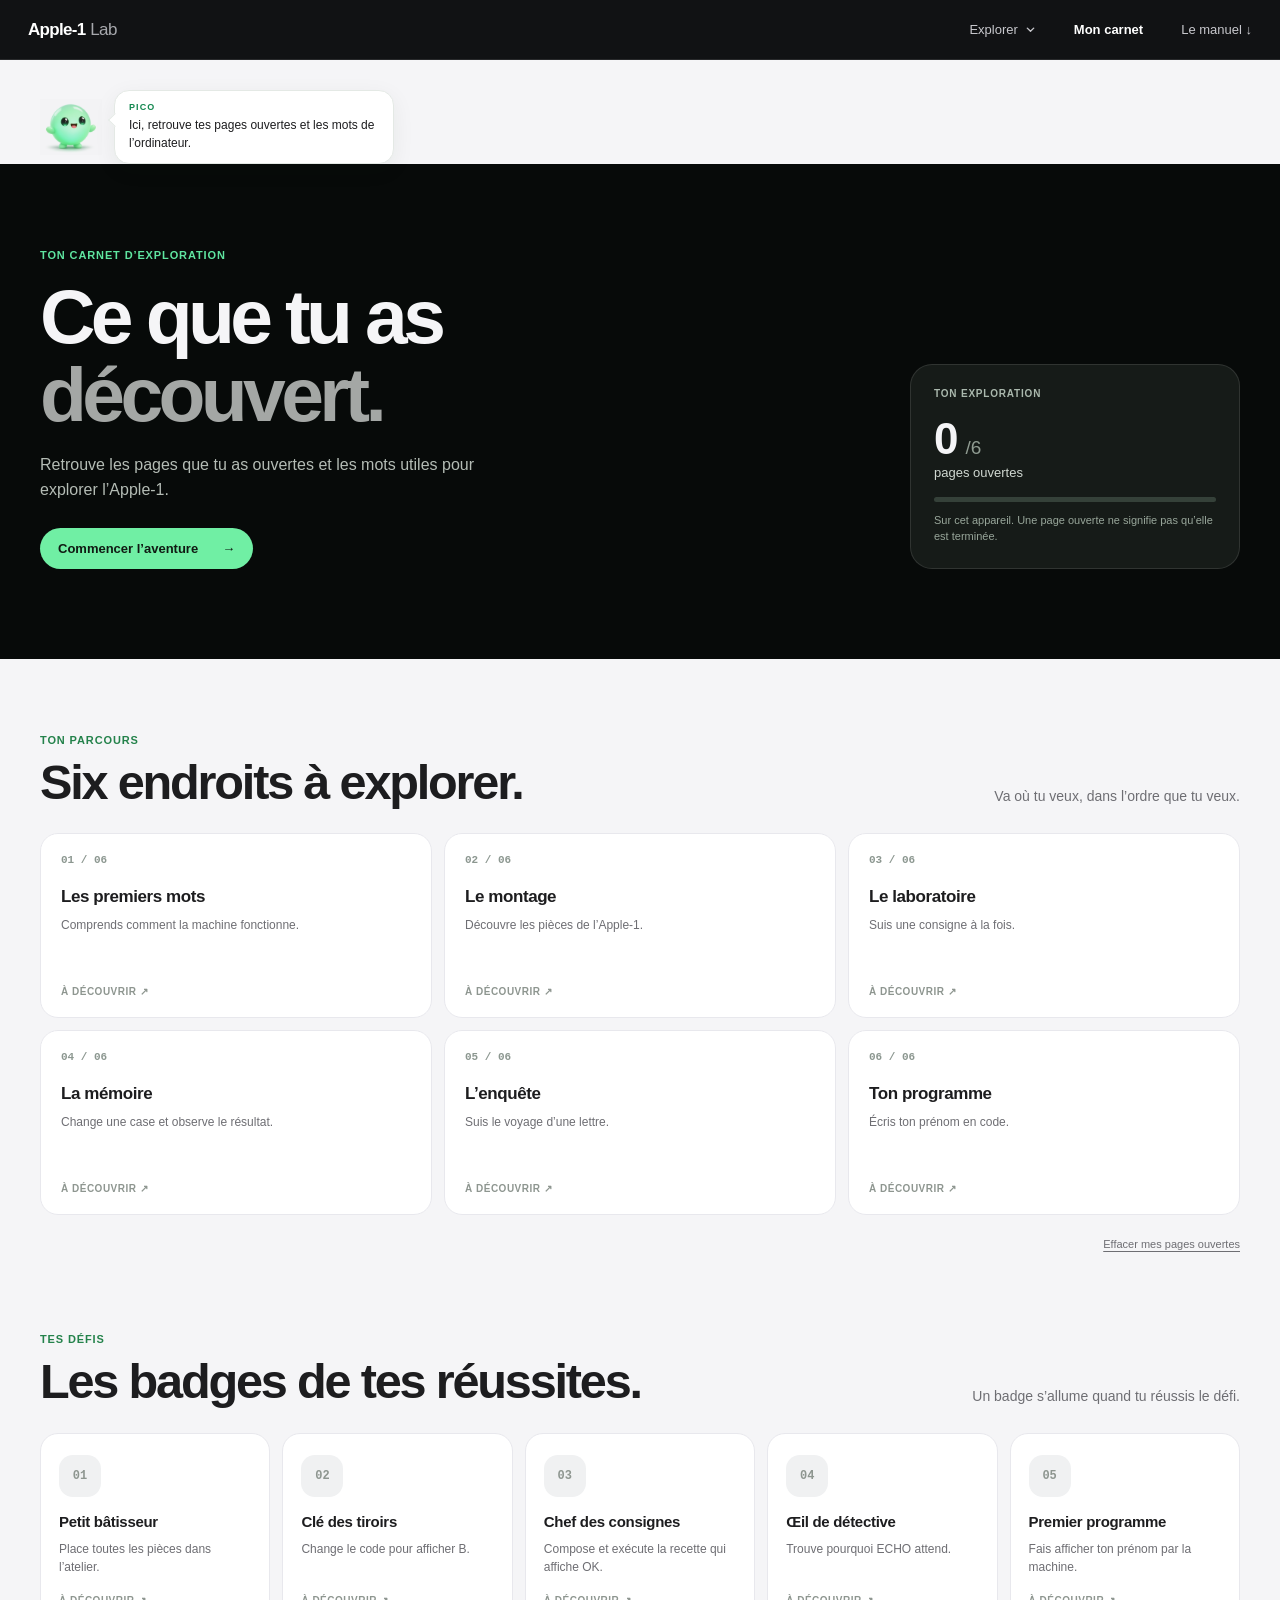
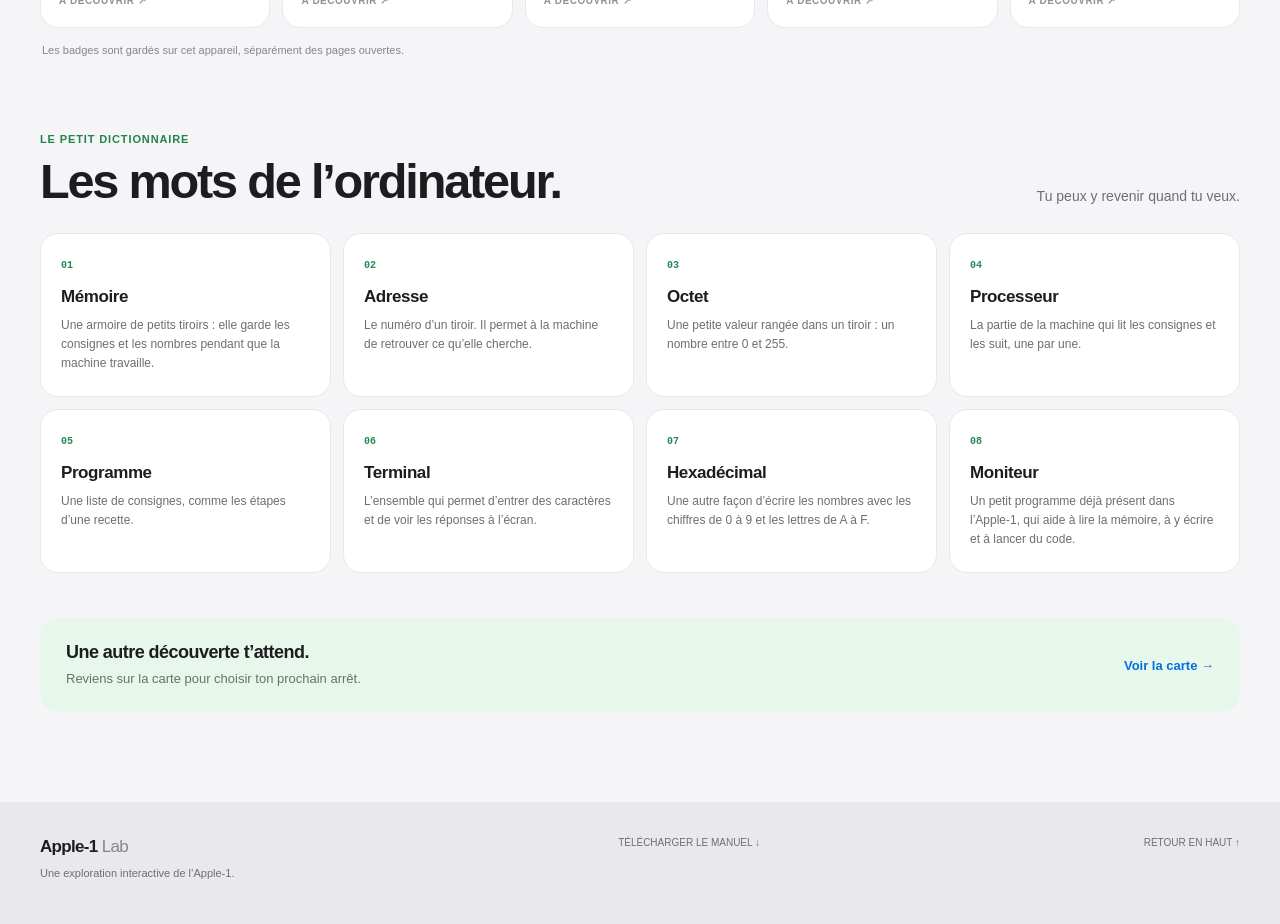
==== commit 4c7d3203: "Update Site source" ====
--- a/carnet.html
+++ b/carnet.html
@@ -1,6 +1,6 @@
 <!doctype html>
-<html lang="fr"><head><meta charset="utf-8"><meta name="viewport" content="width=device-width,initial-scale=1"><meta name="theme-color" content="#f5f5f7"><meta name="description" content="Retrouve les étapes de ton exploration et les mots de l’ordinateur."><title>Mon carnet — Apple-1 Lab</title><link rel="stylesheet" href="style.css"><link rel="stylesheet" href="adventure.css?v=7"><link rel="stylesheet" href="pico.css?v=7"><link rel="stylesheet" href="pico3d.css?v=3"><link rel="stylesheet" href="carnet.css"></head>
-<body><header class="topbar"><a class="brand" href="index.html"><span>Apple-1 <b>Lab</b></span></a><nav aria-label="Navigation principale"><a href="index.html">La machine</a><a href="carte.html">La carte</a><a href="guide.html">Bien commencer</a><a href="montage.html">Le montage</a><a href="laboratoire.html">Le laboratoire</a><a href="memoire.html">La mémoire</a><a href="enquete.html">L’enquête</a><a href="carnet.html" aria-current="page">Mon carnet</a><a href="prenom.html">Ton prénom</a><a class="manual-link" href="apple1-manual.pdf" download>Le manuel ↓</a></nav></header>
+<html lang="fr"><head><meta charset="utf-8"><meta name="viewport" content="width=device-width,initial-scale=1"><meta name="theme-color" content="#f5f5f7"><meta name="description" content="Retrouve les étapes de ton exploration et les mots de l’ordinateur."><title>Mon carnet — Apple-1 Lab</title><link rel="stylesheet" href="style.css"><link rel="stylesheet" href="adventure.css?v=7"><link rel="stylesheet" href="pico.css?v=7"><link rel="stylesheet" href="pico3d.css?v=3"><link rel="stylesheet" href="carnet.css"><link rel="stylesheet" href="site-nav.css?v=1"><script src="site-nav.js?v=1" defer></script></head>
+<body><header class="topbar"><a class="brand" href="index.html" aria-label="Apple-1 Lab, accueil"><span>Apple-1<b>Lab</b></span></a><nav class="site-nav" aria-label="Navigation principale"><details class="site-menu"><summary>Explorer <svg viewBox="0 0 12 12" fill="none" aria-hidden="true"><path d="M2.5 4.5 6 8l3.5-3.5" stroke="currentColor" stroke-width="1.5" stroke-linecap="round" stroke-linejoin="round"/></svg></summary><div class="site-menu-panel"><div class="site-menu-grid"><div><span class="site-menu-label">Découvrir</span><a href="carte-3d.html">La carte en 3D</a><a href="carte.html">La carte des découvertes</a><a href="guide.html">Bien commencer</a></div><div><span class="site-menu-label">Les ateliers</span><a href="montage.html">Le montage</a><a href="laboratoire.html">Le laboratoire</a><a href="memoire.html">La mémoire</a><a href="enquete.html">L’enquête</a><a href="prenom.html">Ton prénom</a></div></div></div></details><a href="carnet.html" aria-current="page">Mon carnet</a><a class="nav-manual" href="apple1-manual.pdf" download>Le manuel ↓</a></nav></header>
 <main id="top" class="notebook"><section class="notebook-hero"><div class="notebook-hero-inner"><div><p class="notebook-kicker">TON CARNET D’EXPLORATION</p><h1>Ce que tu as<br><span>découvert.</span></h1><p class="notebook-intro">Retrouve les pages que tu as ouvertes et les mots utiles pour explorer l’Apple‑1.</p><a class="notebook-resume" id="notebook-resume" href="guide.html">Commencer l’aventure <span aria-hidden="true">→</span></a></div><div class="notebook-progress" aria-live="polite"><span>TON EXPLORATION</span><strong id="notebook-count">0 <small>/ 6</small></strong><p id="notebook-count-label">pages ouvertes</p><div class="notebook-progress-track" aria-hidden="true"><i id="notebook-progress-bar"></i></div><small id="notebook-storage-note">Sur cet appareil. Une page ouverte ne signifie pas qu’elle est terminée.</small></div></div></section>
 <section class="notebook-section" aria-labelledby="notebook-path-title"><div class="notebook-heading"><div><p class="notebook-eyebrow">TON PARCOURS</p><h2 id="notebook-path-title">Six endroits à explorer.</h2></div><p>Va où tu veux, dans l’ordre que tu veux.</p></div><div id="notebook-activities" class="notebook-activities"></div><div class="notebook-reset-row"><span id="notebook-reset-status" role="status" aria-live="polite"></span><button type="button" id="notebook-reset">Effacer mes pages ouvertes</button></div></section>
 <section class="notebook-section notebook-badges" aria-labelledby="notebook-badges-title"><div class="notebook-heading"><div><p class="notebook-eyebrow">TES DÉFIS</p><h2 id="notebook-badges-title">Les badges de tes réussites.</h2></div><p>Un badge s’allume quand tu réussis le défi.</p></div><div id="notebook-badges" class="notebook-badges-grid"></div><p id="notebook-badges-note" class="notebook-badges-note">Les badges sont gardés sur cet appareil, séparément des pages ouvertes.</p></section><section class="notebook-section notebook-words" aria-labelledby="notebook-words-title"><div class="notebook-heading"><div><p class="notebook-eyebrow">LE PETIT DICTIONNAIRE</p><h2 id="notebook-words-title">Les mots de l’ordinateur.</h2></div><p>Tu peux y revenir quand tu veux.</p></div><div class="notebook-glossary"><article><span>01</span><h3>Mémoire</h3><p>Une armoire de petits tiroirs : elle garde les consignes et les nombres pendant que la machine travaille.</p></article><article><span>02</span><h3>Adresse</h3><p>Le numéro d’un tiroir. Il permet à la machine de retrouver ce qu’elle cherche.</p></article><article><span>03</span><h3>Octet</h3><p>Une petite valeur rangée dans un tiroir : un nombre entre 0 et 255.</p></article><article><span>04</span><h3>Processeur</h3><p>La partie de la machine qui lit les consignes et les suit, une par une.</p></article><article><span>05</span><h3>Programme</h3><p>Une liste de consignes, comme les étapes d’une recette.</p></article><article><span>06</span><h3>Terminal</h3><p>L’ensemble qui permet d’entrer des caractères et de voir les réponses à l’écran.</p></article><article><span>07</span><h3>Hexadécimal</h3><p>Une autre façon d’écrire les nombres avec les chiffres de 0 à 9 et les lettres de A à F.</p></article><article><span>08</span><h3>Moniteur</h3><p>Un petit programme déjà présent dans l’Apple‑1, qui aide à lire la mémoire, à y écrire et à lancer du code.</p></article></div></section><div class="notebook-end"><div><strong>Une autre découverte t’attend.</strong><p>Reviens sur la carte pour choisir ton prochain arrêt.</p></div><a href="carte.html">Voir la carte <span aria-hidden="true">→</span></a></div></main>
--- a/adventure.css
+++ b/adventure.css
@@ -1,9 +1,9 @@
 /* An inviting first step; the detailed workbenches keep their familiar layout. */
-.topbar{background:#111214;color:#f5f5f7;border-color:#ffffff1a}.topbar .brand,.topbar nav a[aria-current="page"]{color:#fff}.topbar .brand b{color:#92949a}.topbar nav a{color:#c8c8cd}.topbar nav .manual-link{color:#8ebeff}.topbar nav a:hover{color:#fff}.story-hero{background:#060708;color:#f6f7f8;text-align:center;padding:76px 20px 70px;overflow:hidden}.story-eyebrow{font-size:12px;font-weight:700;letter-spacing:.04em;color:#5df5a3}.story-hero h1{font-size:clamp(48px,7.7vw,100px);line-height:.98;letter-spacing:-.07em;margin:18px auto 20px;max-width:940px;font-weight:700}.story-lead{color:#a8a9ae;font-size:clamp(15px,1.6vw,19px);line-height:1.5;max-width:590px;margin:0 auto}.story-actions{display:flex;justify-content:center;align-items:center;gap:18px;flex-wrap:wrap;margin:25px 0 46px}.story-actions a:first-child{display:inline-flex;border-radius:999px;background:#0071e3;color:#fff;padding:13px 21px;font-size:14px;font-weight:600}.story-actions a:first-child:hover{background:#1683ed}.story-actions a:last-child{font-size:14px;color:#8fc7ff}.story-terminal{width:min(650px,94%);margin:0 auto;padding:20px 21px 18px;background:linear-gradient(#e9e0cd,#c9c1ad);border-radius:28px;box-shadow:0 24px 75px #000,inset 0 1px 2px #fff;position:relative}.intro-screen{position:relative;min-height:260px;overflow:hidden;text-align:left;border:10px solid #252725;border-radius:19px;background:radial-gradient(ellipse at 50% 40%,#103221,#06170f 70%,#030b07);box-shadow:inset 0 0 40px #0009}.intro-screen:after{content:'';position:absolute;inset:0;background:repeating-linear-gradient(transparent 0 3px,#0002 4px 5px);pointer-events:none}.terminal-text{position:relative;z-index:1;max-width:75%;margin:37px 0 35px 9%;white-space:pre-line;font:600 clamp(13px,2vw,19px)/1.65 ui-monospace,SFMono-Regular,monospace;color:#74f9a6;text-shadow:0 0 12px #2dff87a0}.terminal-cursor{display:inline-block;width:11px;height:19px;background:#77f8a8;vertical-align:middle;animation:terminal-blink 1.1s steps(2) infinite}.story-pico{position:absolute;right:6%;bottom:14%;z-index:2}.terminal-led{position:absolute;right:38px;bottom:7px;width:7px;height:7px;background:#4cf892;border-radius:50%;box-shadow:0 0 10px #38ff88}.story-caption{margin:23px 0 0;color:#999ca1;font-size:12px}.story-caption span{padding:0 8px;color:#51545a}.story-board-head{width:min(1380px,calc(100% - 80px));margin:90px auto 0}.story-board-head .section-line{border-color:#d2d2d7}.story-board-head h2{font-size:clamp(34px,4vw,58px);line-height:1.06;letter-spacing:-.055em;margin:30px 0 8px}.story-board-head p{font-size:15px;line-height:1.55;color:#6e6e73;max-width:600px;margin:0}.hero{margin-top:24px}.components{padding-top:65px}.page-pico{max-width:1380px;width:calc(100% - 80px);margin:30px auto 0}.page-pico:empty{display:none}.page-pico+main .lab{padding-top:28px}@keyframes terminal-blink{50%{opacity:0}}@media(max-width:700px){.story-hero{padding:56px 16px 55px}.story-hero h1{font-size:52px}.story-actions{margin-bottom:35px}.story-terminal{width:100%;padding:13px 13px 15px;border-radius:20px}.intro-screen{min-height:210px;border-width:7px}.terminal-text{margin-top:28px;max-width:75%;font-size:12px}.story-caption{font-size:11px}.story-board-head,.page-pico{width:calc(100% - 28px)}.story-board-head{margin-top:65px}.story-board-head h2{margin-top:22px}.page-pico{margin-top:22px}}@media(prefers-reduced-motion:reduce){.terminal-cursor{animation:none}}
+.topbar{background:#111214;color:#f5f5f7;border-color:#ffffff1a}.topbar .brand,.topbar nav a[aria-current="page"]{color:#fff}.topbar .brand b{color:#92949a}.topbar nav a{color:#c8c8cd}.topbar nav .manual-link{color:#8ebeff}.topbar nav a:hover{color:#fff}.story-hero{background:#060708;color:#f6f7f8;text-align:center;padding:76px 20px 70px;overflow:hidden}.story-eyebrow{font-size:12px;font-weight:700;letter-spacing:.04em;color:#5df5a3}.story-hero h1{font-size:clamp(48px,7.7vw,100px);line-height:.98;letter-spacing:-.07em;margin:18px auto 20px;max-width:940px;font-weight:700}.story-lead{color:#a8a9ae;font-size:clamp(15px,1.6vw,19px);line-height:1.5;max-width:590px;margin:0 auto}.story-actions{display:flex;justify-content:center;align-items:center;gap:18px;flex-wrap:wrap;margin:27px 0 76px}.story-actions a:first-child{display:inline-flex;align-items:center;gap:10px;border-radius:999px;background:#0071e3;color:#fff;padding:13px 21px;font-size:14px;font-weight:600}.story-actions a:first-child:hover{background:#1683ed}.story-actions a:last-child{font-size:14px;color:#8fc7ff}.story-terminal{width:min(650px,94%);margin:0 auto;padding:20px 21px 18px;background:linear-gradient(#e9e0cd,#c9c1ad);border-radius:28px;box-shadow:0 24px 75px #000,inset 0 1px 2px #fff;position:relative}.intro-screen{position:relative;min-height:260px;overflow:hidden;text-align:left;border:10px solid #252725;border-radius:19px;background:radial-gradient(ellipse at 50% 40%,#103221,#06170f 70%,#030b07);box-shadow:inset 0 0 40px #0009}.intro-screen:after{content:'';position:absolute;inset:0;background:repeating-linear-gradient(transparent 0 3px,#0002 4px 5px);pointer-events:none}.terminal-text{position:relative;z-index:1;max-width:75%;margin:37px 0 35px 9%;white-space:pre-line;font:600 clamp(13px,2vw,19px)/1.65 ui-monospace,SFMono-Regular,monospace;color:#74f9a6;text-shadow:0 0 12px #2dff87a0}.terminal-cursor{display:inline-block;width:11px;height:19px;background:#77f8a8;vertical-align:middle;animation:terminal-blink 1.1s steps(2) infinite}.story-pico{position:absolute;right:6%;bottom:14%;z-index:2}.terminal-led{position:absolute;right:38px;bottom:7px;width:7px;height:7px;background:#4cf892;border-radius:50%;box-shadow:0 0 10px #38ff88}.story-caption{margin:23px 0 0;color:#999ca1;font-size:12px}.story-caption span{padding:0 8px;color:#51545a}.story-board-head{width:min(1380px,calc(100% - 80px));margin:90px auto 0}.story-board-head .section-line{border-color:#d2d2d7}.story-board-head h2{font-size:clamp(34px,4vw,58px);line-height:1.06;letter-spacing:-.055em;margin:30px 0 8px}.story-board-head p{font-size:15px;line-height:1.55;color:#6e6e73;max-width:600px;margin:0}.hero{margin-top:24px}.components{padding-top:65px}.page-pico{max-width:1380px;width:calc(100% - 80px);margin:30px auto 0}.page-pico:empty{display:none}.page-pico+main .lab{padding-top:28px}@keyframes terminal-blink{50%{opacity:0}}@media(max-width:700px){.story-hero{padding:56px 16px 55px}.story-hero h1{font-size:52px}.story-actions{margin-bottom:52px}.story-terminal{width:100%;padding:13px 13px 15px;border-radius:20px}.intro-screen{min-height:210px;border-width:7px}.terminal-text{margin-top:28px;max-width:75%;font-size:12px}.story-caption{font-size:11px}.story-board-head,.page-pico{width:calc(100% - 28px)}.story-board-head{margin-top:65px}.story-board-head h2{margin-top:22px}.page-pico{margin-top:22px}}@media(prefers-reduced-motion:reduce){.terminal-cursor{animation:none}}
 .hero-copy h2{font-size:clamp(42px,4.5vw,66px);line-height:1.02;letter-spacing:-.055em;margin:15px 0 18px}.hero-copy h2 em{font-style:normal;color:#86868b}
 .flow-preview{display:flex;align-items:center;gap:16px;margin:20px 0 0;padding:14px 16px;border-radius:15px;background:#f5f5f7}.flow-preview>span{flex:1;font-size:10px;letter-spacing:.06em;color:#6e6e73;font-weight:700}.flow-preview-screen{min-width:150px;min-height:53px;padding:12px 14px;background:#0b1d12;border:4px solid #d4d7cf;border-radius:10px;color:#9ff6b2;font:600 15px/1.3 ui-monospace,monospace;display:flex;align-items:flex-start;box-shadow:inset 0 0 12px #0009}.flow-preview-screen pre{font:inherit;margin:0;white-space:pre-wrap;word-break:break-all}.flow-preview-screen span{animation:terminal-blink 1s steps(2) infinite}.code-reveal{margin-top:18px;background:#fff;border:1px solid #e8e8ed;border-radius:20px;overflow:hidden}.code-reveal>summary{display:flex;justify-content:space-between;align-items:center;gap:20px;cursor:pointer;list-style:none;padding:21px 24px;color:#1d1d1f;font-size:15px;font-weight:650}.code-reveal>summary::-webkit-details-marker{display:none}.code-reveal>summary span:last-child{font-size:24px;line-height:1;color:#0071e3}.code-reveal[open]>summary span:last-child{transform:rotate(45deg)}.code-reveal-help{margin:0;padding:0 24px 18px;color:#6e6e73;font-size:13px;line-height:1.5}.code-reveal .workbench{border-left:0;border-right:0;border-bottom:0;border-radius:0;box-shadow:none}@media(max-width:500px){.flow-preview{align-items:flex-start;flex-direction:column}.flow-preview-screen{width:100%}}@media(prefers-reduced-motion:reduce){.flow-preview-screen span{animation:none}}
 /* Keep Pico visible in the first screen on typical laptop displays. */
-@media (min-width:701px) and (max-height:850px){.story-hero{padding-top:43px;padding-bottom:48px}.story-hero h1{font-size:clamp(55px,6.2vw,76px);margin:11px auto 13px}.story-lead{font-size:16px}.story-actions{margin:19px 0 24px}.intro-screen{min-height:200px}.terminal-text{margin-top:22px;margin-bottom:20px}.story-caption{margin-top:16px}}
+@media (min-width:701px) and (max-height:850px){.story-hero{padding-top:43px;padding-bottom:48px}.story-hero h1{font-size:clamp(55px,6.2vw,76px);margin:11px auto 13px}.story-lead{font-size:16px}.story-actions{margin:24px 0 58px}.intro-screen{min-height:200px}.terminal-text{margin-top:22px;margin-bottom:20px}.story-caption{margin-top:16px}}
 @media(min-width:901px) and (max-width:1240px){.topbar{gap:18px}.topbar nav{overflow-x:auto;gap:18px;padding:10px 0;scrollbar-width:thin}.topbar nav a{flex:none}}
 .pico-actions{display:flex;align-items:center;justify-content:center;flex-wrap:wrap;gap:7px;margin:20px auto 0;max-width:680px}.pico-actions[hidden]{display:none}.pico-actions>span{color:#8fa799;font-size:9px;font-weight:700;letter-spacing:.08em;margin-right:5px}.pico-actions button{border:1px solid #ffffff30;border-radius:99px;background:#ffffff0c;color:#e9f5ed;padding:8px 12px;font-size:12px;cursor:pointer}.pico-actions button:hover,.pico-actions button:focus-visible{background:#ffffff20;border-color:#8cdda8}.pico-actions button:focus-visible{outline:2px solid #81e9a3;outline-offset:2px}@media(max-width:600px){.pico-actions{gap:6px}.pico-actions>span{width:100%;margin:0 0 3px}.pico-actions button{font-size:11px;padding:7px 10px}}
 .story-pico .pico--hero{--pico-size:180px}@media(max-width:600px){.story-pico .pico--hero{--pico-size:138px}}
--- a/site-nav.css
+++ b/site-nav.css
@@ -0,0 +1,23 @@
+/* A compact navigation that leaves room for the experience. */
+.topbar{height:60px;min-height:60px;padding:0 max(28px,calc((100vw - 1380px)/2));display:flex;flex-direction:row;align-items:center;gap:24px;overflow:visible;z-index:20}
+.topbar .brand{padding:0;flex:none;color:#fff;font-size:17px;letter-spacing:-.04em}
+.topbar .brand b{margin-left:.28em;color:#a7a8ad;font-weight:500}
+.topbar .site-nav{width:auto;max-width:none;overflow:visible;display:flex;align-items:center;gap:clamp(18px,3vw,38px);padding:0;font-size:13px}
+.topbar .site-nav>a,.topbar .site-nav>a:first-child,.topbar .site-nav>a:nth-child(3),.topbar .site-nav>a:nth-child(4){display:inline-flex;align-items:center;flex:none;color:#c8c8cd;white-space:nowrap}
+.topbar .site-nav>a:hover,.topbar .site-nav>a[aria-current="page"]{color:#fff}
+.topbar .site-nav .nav-manual{color:#a6cfff}
+.site-menu{position:relative;color:#c8c8cd}
+.site-menu summary{display:flex;align-items:center;gap:7px;padding:20px 0;cursor:pointer;list-style:none;user-select:none}
+.site-menu summary::-webkit-details-marker{display:none}
+.site-menu summary:hover,.site-menu[open] summary{color:#fff}
+.site-menu summary:focus-visible{outline:3px solid #80bfff;outline-offset:4px;border-radius:3px}
+.site-menu summary svg{width:11px;height:11px;transition:transform .2s}
+.site-menu[open] summary svg{transform:rotate(180deg)}
+.site-menu-panel{position:absolute;right:-100px;top:calc(100% - 3px);width:min(510px,calc(100vw - 32px));padding:22px;background:#1d1e20;border:1px solid #ffffff1a;border-radius:19px;box-shadow:0 18px 50px #0005;color:#fff}
+.site-menu-grid{display:grid;grid-template-columns:1fr 1fr;gap:28px}
+.site-menu-label{display:block;margin:0 0 9px;color:#8d9096;font-size:10px;font-weight:700;letter-spacing:.08em;text-transform:uppercase}
+.topbar nav .site-menu-panel a,.topbar nav .site-menu-panel a:first-child,.topbar nav .site-menu-panel a:nth-child(3),.topbar nav .site-menu-panel a:nth-child(4){display:block;padding:9px 10px;margin:0 -10px;border-radius:8px;color:#ebebed;font-size:13px;font-weight:500;white-space:normal;line-height:1.25}
+.topbar nav .site-menu-panel a:hover,.topbar nav .site-menu-panel a[aria-current="page"]{background:#ffffff10;color:#fff}
+@media(max-width:700px){.topbar{height:58px;min-height:58px;padding:0 16px;gap:12px}.topbar .brand{padding:0;font-size:15px}.topbar .site-nav{gap:16px;padding:0;font-size:12px}.site-menu summary{padding:19px 0}.site-menu-panel{position:fixed;top:61px;right:12px;width:calc(100vw - 24px);padding:20px}.site-menu-grid{gap:17px}.topbar nav .site-menu-panel a{font-size:12px}.topbar .site-nav .nav-manual{font-size:0}.topbar .site-nav .nav-manual::after{content:'Manuel';font-size:12px}}
+@media(max-width:360px){.topbar .site-nav{gap:11px}.topbar .brand{font-size:14px}.topbar .site-nav>a{font-size:11px}.topbar .site-nav .nav-manual::after{font-size:11px}}
+@media(prefers-reduced-motion:reduce){.site-menu summary svg{transition:none}}
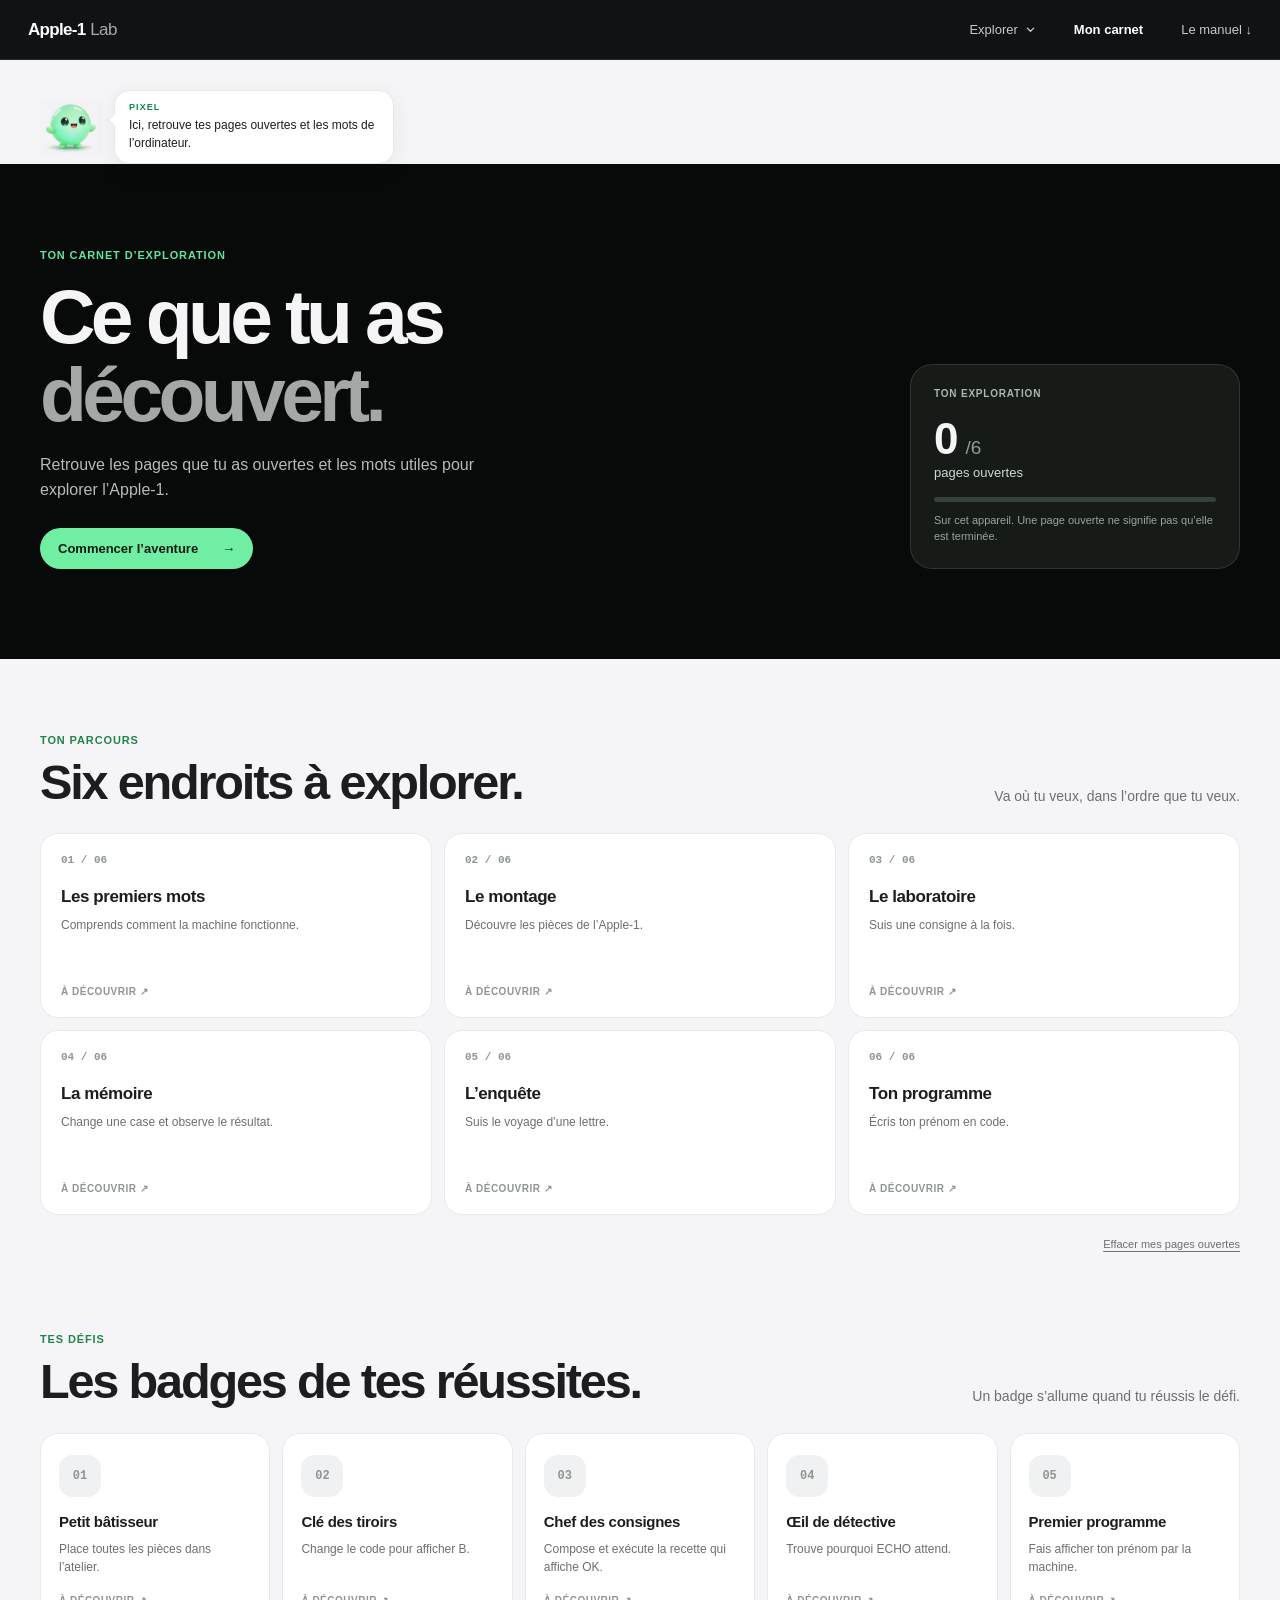
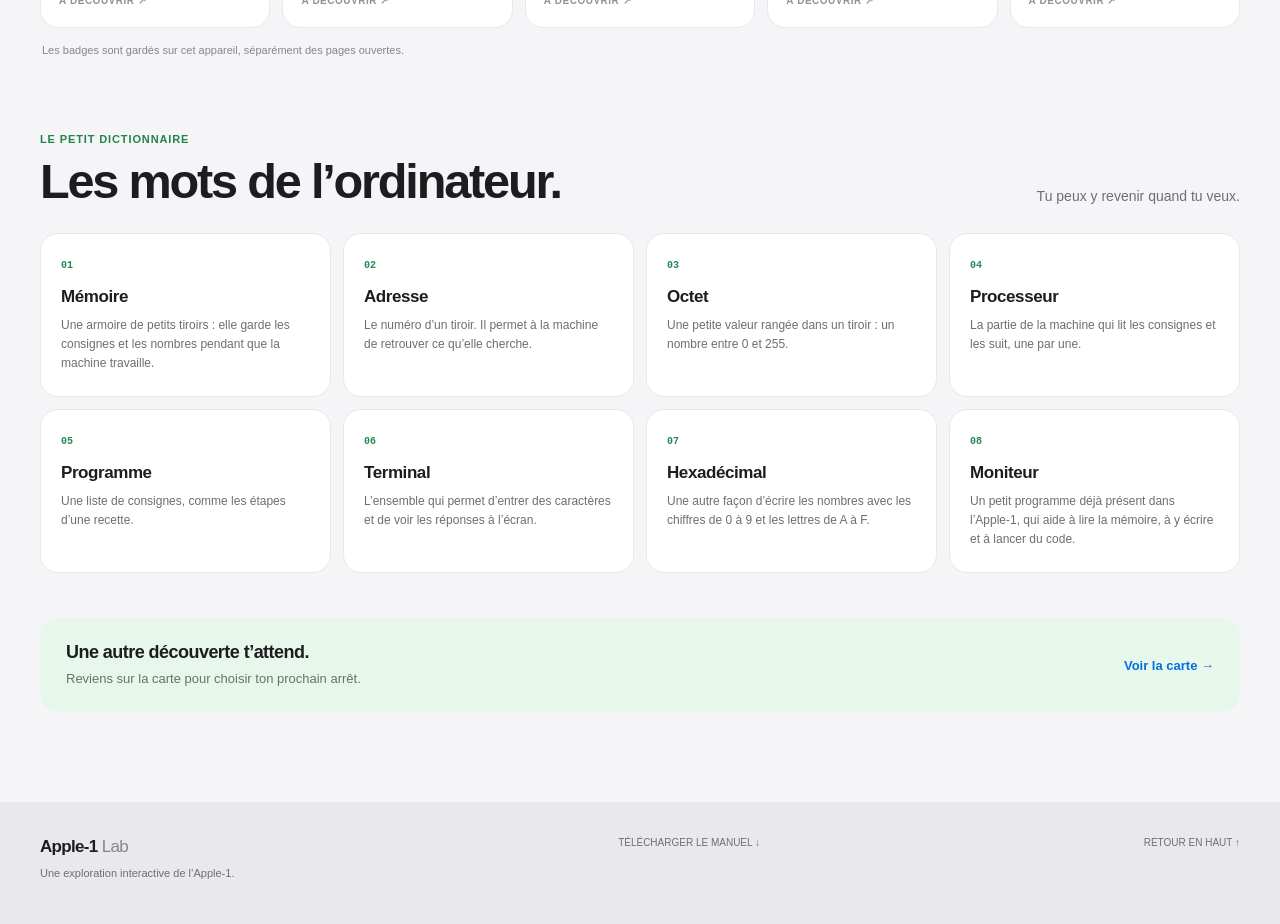
==== commit 20279fc3: "Update Site source" ====
--- a/carnet.html
+++ b/carnet.html
@@ -4,4 +4,4 @@
 <main id="top" class="notebook"><section class="notebook-hero"><div class="notebook-hero-inner"><div><p class="notebook-kicker">TON CARNET D’EXPLORATION</p><h1>Ce que tu as<br><span>découvert.</span></h1><p class="notebook-intro">Retrouve les pages que tu as ouvertes et les mots utiles pour explorer l’Apple‑1.</p><a class="notebook-resume" id="notebook-resume" href="guide.html">Commencer l’aventure <span aria-hidden="true">→</span></a></div><div class="notebook-progress" aria-live="polite"><span>TON EXPLORATION</span><strong id="notebook-count">0 <small>/ 6</small></strong><p id="notebook-count-label">pages ouvertes</p><div class="notebook-progress-track" aria-hidden="true"><i id="notebook-progress-bar"></i></div><small id="notebook-storage-note">Sur cet appareil. Une page ouverte ne signifie pas qu’elle est terminée.</small></div></div></section>
 <section class="notebook-section" aria-labelledby="notebook-path-title"><div class="notebook-heading"><div><p class="notebook-eyebrow">TON PARCOURS</p><h2 id="notebook-path-title">Six endroits à explorer.</h2></div><p>Va où tu veux, dans l’ordre que tu veux.</p></div><div id="notebook-activities" class="notebook-activities"></div><div class="notebook-reset-row"><span id="notebook-reset-status" role="status" aria-live="polite"></span><button type="button" id="notebook-reset">Effacer mes pages ouvertes</button></div></section>
 <section class="notebook-section notebook-badges" aria-labelledby="notebook-badges-title"><div class="notebook-heading"><div><p class="notebook-eyebrow">TES DÉFIS</p><h2 id="notebook-badges-title">Les badges de tes réussites.</h2></div><p>Un badge s’allume quand tu réussis le défi.</p></div><div id="notebook-badges" class="notebook-badges-grid"></div><p id="notebook-badges-note" class="notebook-badges-note">Les badges sont gardés sur cet appareil, séparément des pages ouvertes.</p></section><section class="notebook-section notebook-words" aria-labelledby="notebook-words-title"><div class="notebook-heading"><div><p class="notebook-eyebrow">LE PETIT DICTIONNAIRE</p><h2 id="notebook-words-title">Les mots de l’ordinateur.</h2></div><p>Tu peux y revenir quand tu veux.</p></div><div class="notebook-glossary"><article><span>01</span><h3>Mémoire</h3><p>Une armoire de petits tiroirs : elle garde les consignes et les nombres pendant que la machine travaille.</p></article><article><span>02</span><h3>Adresse</h3><p>Le numéro d’un tiroir. Il permet à la machine de retrouver ce qu’elle cherche.</p></article><article><span>03</span><h3>Octet</h3><p>Une petite valeur rangée dans un tiroir : un nombre entre 0 et 255.</p></article><article><span>04</span><h3>Processeur</h3><p>La partie de la machine qui lit les consignes et les suit, une par une.</p></article><article><span>05</span><h3>Programme</h3><p>Une liste de consignes, comme les étapes d’une recette.</p></article><article><span>06</span><h3>Terminal</h3><p>L’ensemble qui permet d’entrer des caractères et de voir les réponses à l’écran.</p></article><article><span>07</span><h3>Hexadécimal</h3><p>Une autre façon d’écrire les nombres avec les chiffres de 0 à 9 et les lettres de A à F.</p></article><article><span>08</span><h3>Moniteur</h3><p>Un petit programme déjà présent dans l’Apple‑1, qui aide à lire la mémoire, à y écrire et à lancer du code.</p></article></div></section><div class="notebook-end"><div><strong>Une autre découverte t’attend.</strong><p>Reviens sur la carte pour choisir ton prochain arrêt.</p></div><a href="carte.html">Voir la carte <span aria-hidden="true">→</span></a></div></main>
-<footer><div class="wrap footer-inner"><div><div class="brand footer-brand"><span>Apple-1 <b>Lab</b></span></div><p>Une exploration interactive de l’Apple-1.</p></div><div><a href="apple1-manual.pdf" download>TÉLÉCHARGER LE MANUEL ↓</a></div><a href="#top">RETOUR EN HAUT ↑</a></div></footer><script type="module" src="carnet.js?v=3"></script><script type="module" src="experience.js?v=12"></script></body></html>
+<footer><div class="wrap footer-inner"><div><div class="brand footer-brand"><span>Apple-1 <b>Lab</b></span></div><p>Une exploration interactive de l’Apple-1.</p></div><div><a href="apple1-manual.pdf" download>TÉLÉCHARGER LE MANUEL ↓</a></div><a href="#top">RETOUR EN HAUT ↑</a></div></footer><script type="module" src="carnet.js?v=3"></script><script type="module" src="experience.js?v=14"></script></body></html>
--- a/adventure.css
+++ b/adventure.css
@@ -9,3 +9,21 @@
 .story-pico .pico--hero{--pico-size:180px}@media(max-width:600px){.story-pico .pico--hero{--pico-size:138px}}
 @media (min-width:701px) and (max-height:850px){.story-pico .pico--hero{--pico-size:145px}}
 @media(min-width:901px) and (max-width:1500px){.topbar nav{overflow-x:auto;gap:18px;padding:10px 0;scrollbar-width:thin}.topbar nav a{flex:none}}
+
+/* The first screen is a quiet, luminous welcome to the Apple-1. */
+.story-hero{background:radial-gradient(ellipse 48% 39% at 50% 75%,#123c20 0%,#09170e 48%,#060708 100%);padding:clamp(55px,6.5vh,78px) 20px clamp(60px,7vh,86px)}
+.story-hero h1{margin:0 auto;color:#f7f7f9}
+.story-actions{margin:clamp(38px,5vh,54px) 0;gap:24px;row-gap:18px}
+.story-actions a:first-child{padding:15px 24px;background:linear-gradient(180deg,#1685f4,#0056d2);box-shadow:inset 0 1px #ffffff50,0 5px 18px #005be532;transition:background .2s ease,box-shadow .2s ease}
+.story-actions a:first-child:hover{background:linear-gradient(180deg,#2996ff,#076ce8);box-shadow:inset 0 1px #ffffff60,0 8px 24px #0071e355}
+.story-actions a:focus-visible{outline:2px solid #a6d4ff;outline-offset:5px}
+.story-terminal{width:min(800px,44vw);min-width:min(650px,100%);padding:25px 26px 23px;border-radius:32px;background:linear-gradient(165deg,#f0e8d7 0%,#e5dccb 50%,#c6bfad 100%);box-shadow:0 25px 55px #000b,0 0 85px #4bea7c38,inset 0 1px 2px #fff,inset 0 -2px 6px #847f7140}
+.story-terminal:after{content:'';position:absolute;z-index:0;left:6%;right:6%;bottom:-16px;height:20px;border-radius:50%;background:#65ff8b;filter:blur(17px);opacity:.32;pointer-events:none}
+.intro-screen{z-index:1;min-height:clamp(205px,14vw,265px);border:10px solid #242724;border-radius:18px;background:radial-gradient(ellipse at 50% 46%,#0c2d19,#06170d 68%,#020b05);box-shadow:inset 0 0 42px #000c}
+.terminal-text{max-width:70%;margin:clamp(25px,2.5vw,38px) 0 30px 9%;font-size:clamp(13px,1.1vw,19px);color:#80ffab;text-shadow:0 0 10px #2dff87a0}
+.pixel-pico{position:absolute;z-index:2;right:8%;top:50%;width:clamp(95px,17%,140px);height:auto;transform:translateY(-50%);overflow:visible;filter:drop-shadow(0 0 7px #64ff95a0);pointer-events:none}
+.pixel-pico-body{fill:#7eff9b}.pixel-pico-eyes,.pixel-pico-mouth{fill:#05200d}.pixel-pico-eyes{transform-box:fill-box;transform-origin:center;animation:pixel-pico-blink 7s infinite}
+@keyframes pixel-pico-blink{0%,46%,48%,100%{transform:scaleY(1)}47%{transform:scaleY(.15)}}
+@media(max-width:700px){.story-hero{padding:54px 16px 62px}.story-hero h1{font-size:clamp(45px,10vw,52px)}.story-actions{margin:36px 0;gap:16px;row-gap:14px}.story-terminal{width:100%;min-width:0;padding:14px 14px 16px;border-radius:23px}.intro-screen{min-height:190px;border-width:7px}.terminal-text{margin:29px 0 26px 7%;max-width:68%;font-size:clamp(10px,2.7vw,13px)}.pixel-pico{right:6%;width:20%;min-width:54px}.terminal-led{right:25px;bottom:6px;width:6px;height:6px}}
+@media(max-width:360px){.story-actions{flex-direction:column}.terminal-text{font-size:10px}}
+@media(prefers-reduced-motion:reduce){.pixel-pico-eyes{animation:none}.story-actions a:first-child{transition:none}}
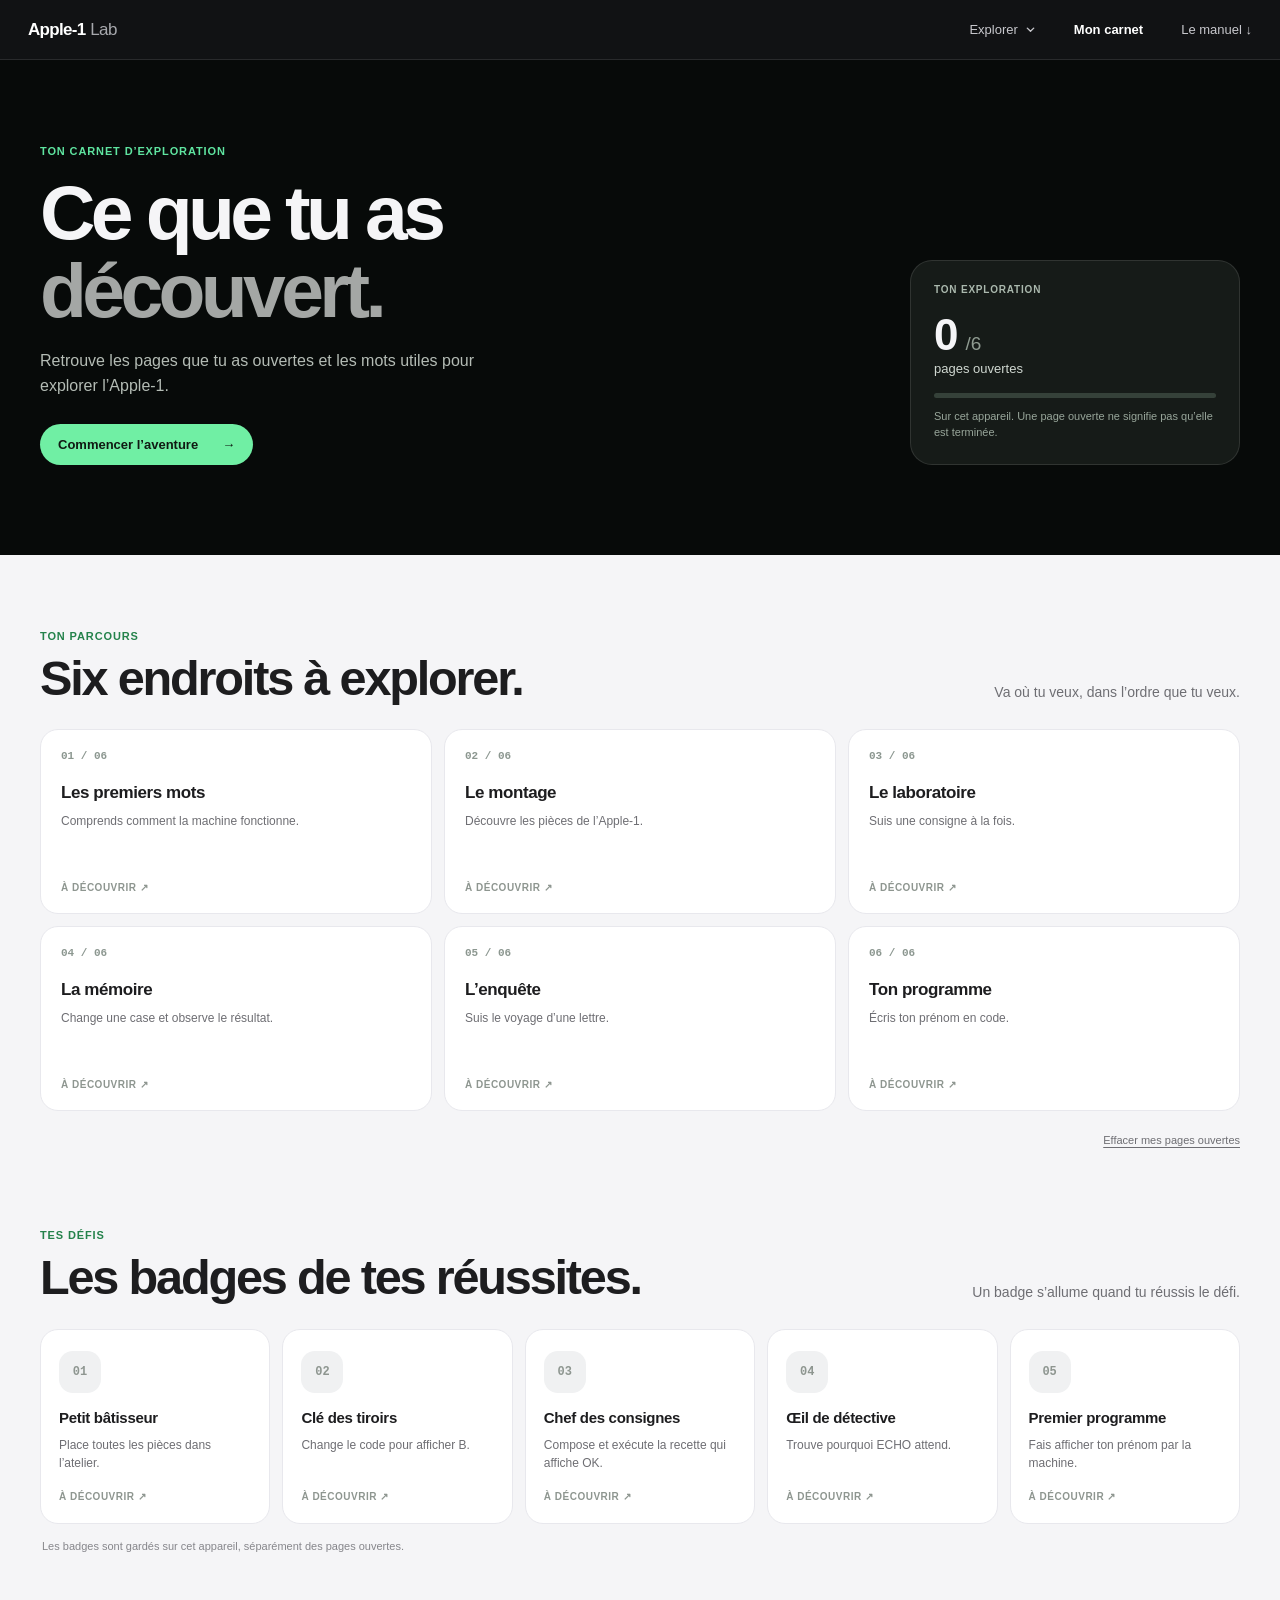
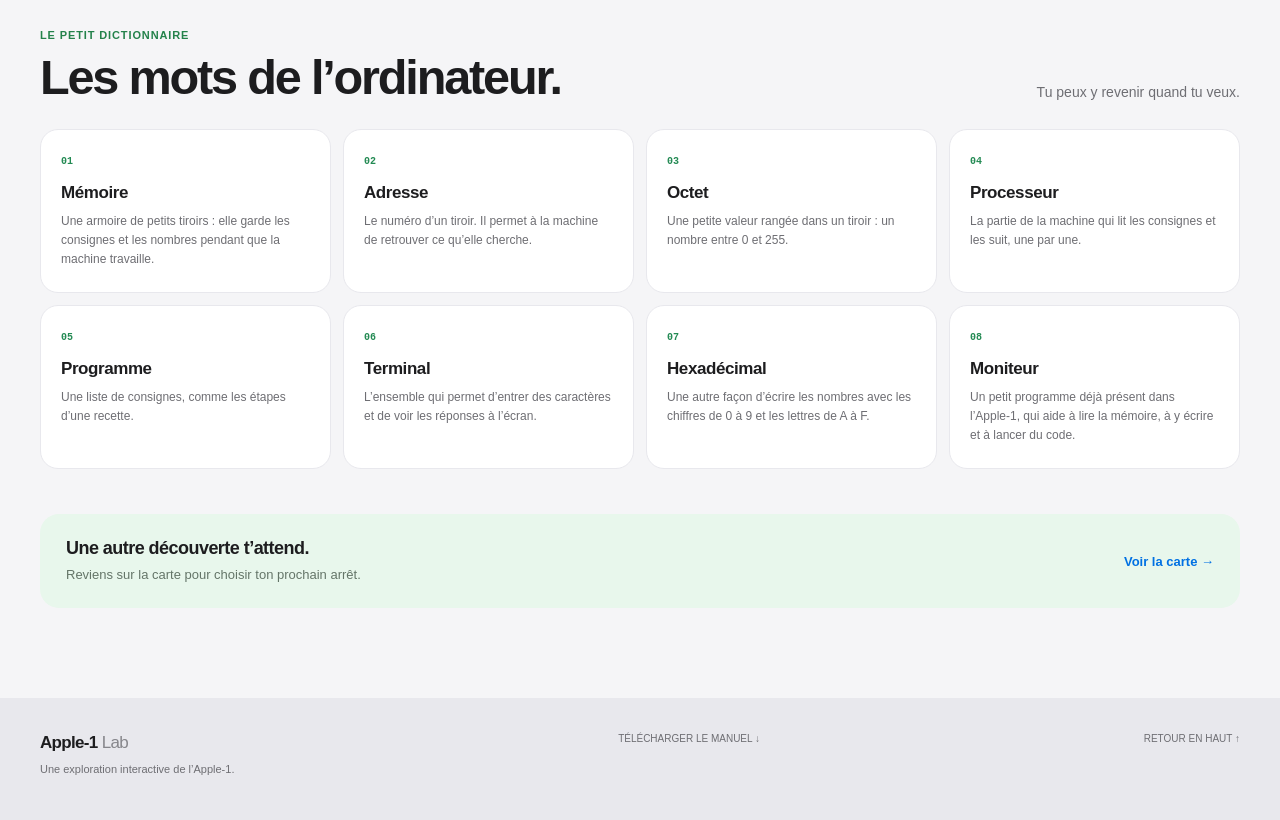
==== commit af9aa247: "Update Site source" ====
--- a/carnet.html
+++ b/carnet.html
@@ -4,4 +4,4 @@
 <main id="top" class="notebook"><section class="notebook-hero"><div class="notebook-hero-inner"><div><p class="notebook-kicker">TON CARNET D’EXPLORATION</p><h1>Ce que tu as<br><span>découvert.</span></h1><p class="notebook-intro">Retrouve les pages que tu as ouvertes et les mots utiles pour explorer l’Apple‑1.</p><a class="notebook-resume" id="notebook-resume" href="guide.html">Commencer l’aventure <span aria-hidden="true">→</span></a></div><div class="notebook-progress" aria-live="polite"><span>TON EXPLORATION</span><strong id="notebook-count">0 <small>/ 6</small></strong><p id="notebook-count-label">pages ouvertes</p><div class="notebook-progress-track" aria-hidden="true"><i id="notebook-progress-bar"></i></div><small id="notebook-storage-note">Sur cet appareil. Une page ouverte ne signifie pas qu’elle est terminée.</small></div></div></section>
 <section class="notebook-section" aria-labelledby="notebook-path-title"><div class="notebook-heading"><div><p class="notebook-eyebrow">TON PARCOURS</p><h2 id="notebook-path-title">Six endroits à explorer.</h2></div><p>Va où tu veux, dans l’ordre que tu veux.</p></div><div id="notebook-activities" class="notebook-activities"></div><div class="notebook-reset-row"><span id="notebook-reset-status" role="status" aria-live="polite"></span><button type="button" id="notebook-reset">Effacer mes pages ouvertes</button></div></section>
 <section class="notebook-section notebook-badges" aria-labelledby="notebook-badges-title"><div class="notebook-heading"><div><p class="notebook-eyebrow">TES DÉFIS</p><h2 id="notebook-badges-title">Les badges de tes réussites.</h2></div><p>Un badge s’allume quand tu réussis le défi.</p></div><div id="notebook-badges" class="notebook-badges-grid"></div><p id="notebook-badges-note" class="notebook-badges-note">Les badges sont gardés sur cet appareil, séparément des pages ouvertes.</p></section><section class="notebook-section notebook-words" aria-labelledby="notebook-words-title"><div class="notebook-heading"><div><p class="notebook-eyebrow">LE PETIT DICTIONNAIRE</p><h2 id="notebook-words-title">Les mots de l’ordinateur.</h2></div><p>Tu peux y revenir quand tu veux.</p></div><div class="notebook-glossary"><article><span>01</span><h3>Mémoire</h3><p>Une armoire de petits tiroirs : elle garde les consignes et les nombres pendant que la machine travaille.</p></article><article><span>02</span><h3>Adresse</h3><p>Le numéro d’un tiroir. Il permet à la machine de retrouver ce qu’elle cherche.</p></article><article><span>03</span><h3>Octet</h3><p>Une petite valeur rangée dans un tiroir : un nombre entre 0 et 255.</p></article><article><span>04</span><h3>Processeur</h3><p>La partie de la machine qui lit les consignes et les suit, une par une.</p></article><article><span>05</span><h3>Programme</h3><p>Une liste de consignes, comme les étapes d’une recette.</p></article><article><span>06</span><h3>Terminal</h3><p>L’ensemble qui permet d’entrer des caractères et de voir les réponses à l’écran.</p></article><article><span>07</span><h3>Hexadécimal</h3><p>Une autre façon d’écrire les nombres avec les chiffres de 0 à 9 et les lettres de A à F.</p></article><article><span>08</span><h3>Moniteur</h3><p>Un petit programme déjà présent dans l’Apple‑1, qui aide à lire la mémoire, à y écrire et à lancer du code.</p></article></div></section><div class="notebook-end"><div><strong>Une autre découverte t’attend.</strong><p>Reviens sur la carte pour choisir ton prochain arrêt.</p></div><a href="carte.html">Voir la carte <span aria-hidden="true">→</span></a></div></main>
-<footer><div class="wrap footer-inner"><div><div class="brand footer-brand"><span>Apple-1 <b>Lab</b></span></div><p>Une exploration interactive de l’Apple-1.</p></div><div><a href="apple1-manual.pdf" download>TÉLÉCHARGER LE MANUEL ↓</a></div><a href="#top">RETOUR EN HAUT ↑</a></div></footer><script type="module" src="carnet.js?v=3"></script><script type="module" src="experience.js?v=14"></script></body></html>
+<footer><div class="wrap footer-inner"><div><div class="brand footer-brand"><span>Apple-1 <b>Lab</b></span></div><p>Une exploration interactive de l’Apple-1.</p></div><div><a href="apple1-manual.pdf" download>TÉLÉCHARGER LE MANUEL ↓</a></div><a href="#top">RETOUR EN HAUT ↑</a></div></footer><script type="module" src="carnet.js?v=3"></script><script type="module" src="experience.js?v=16"></script></body></html>
